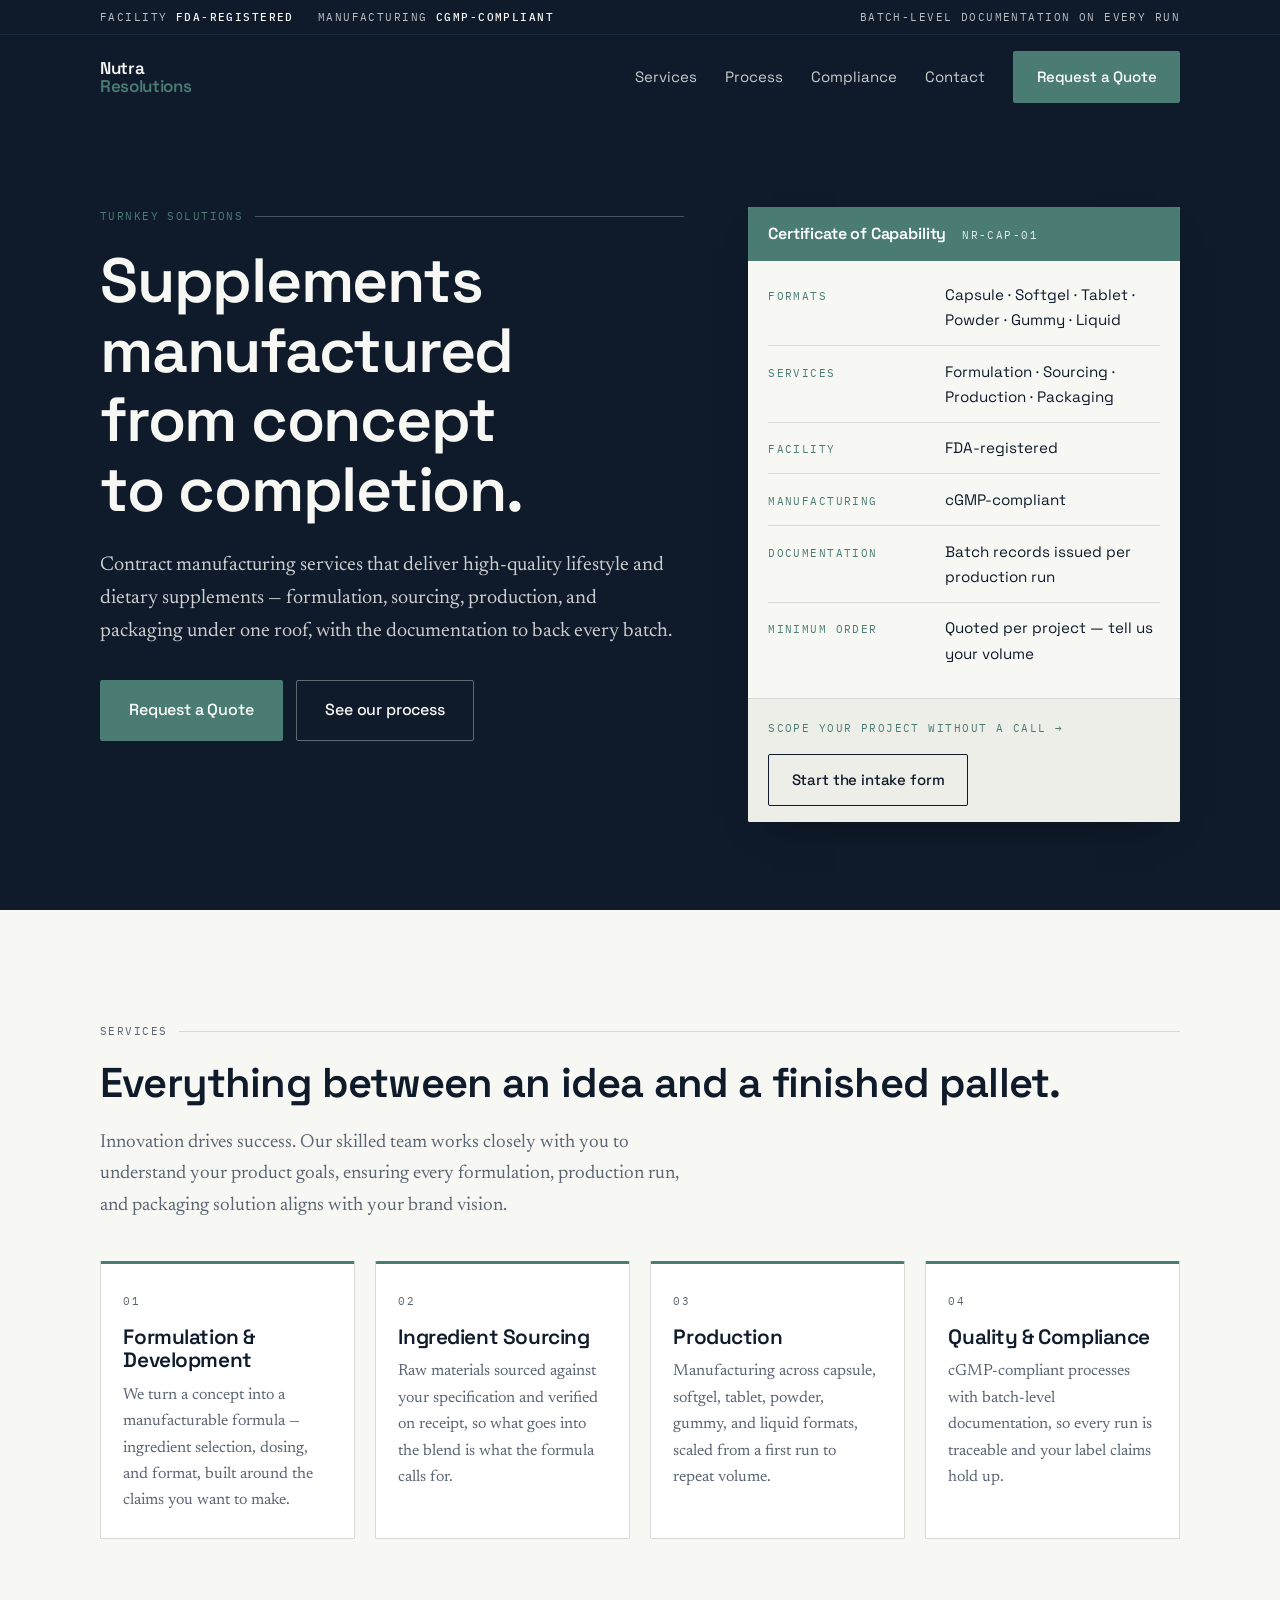
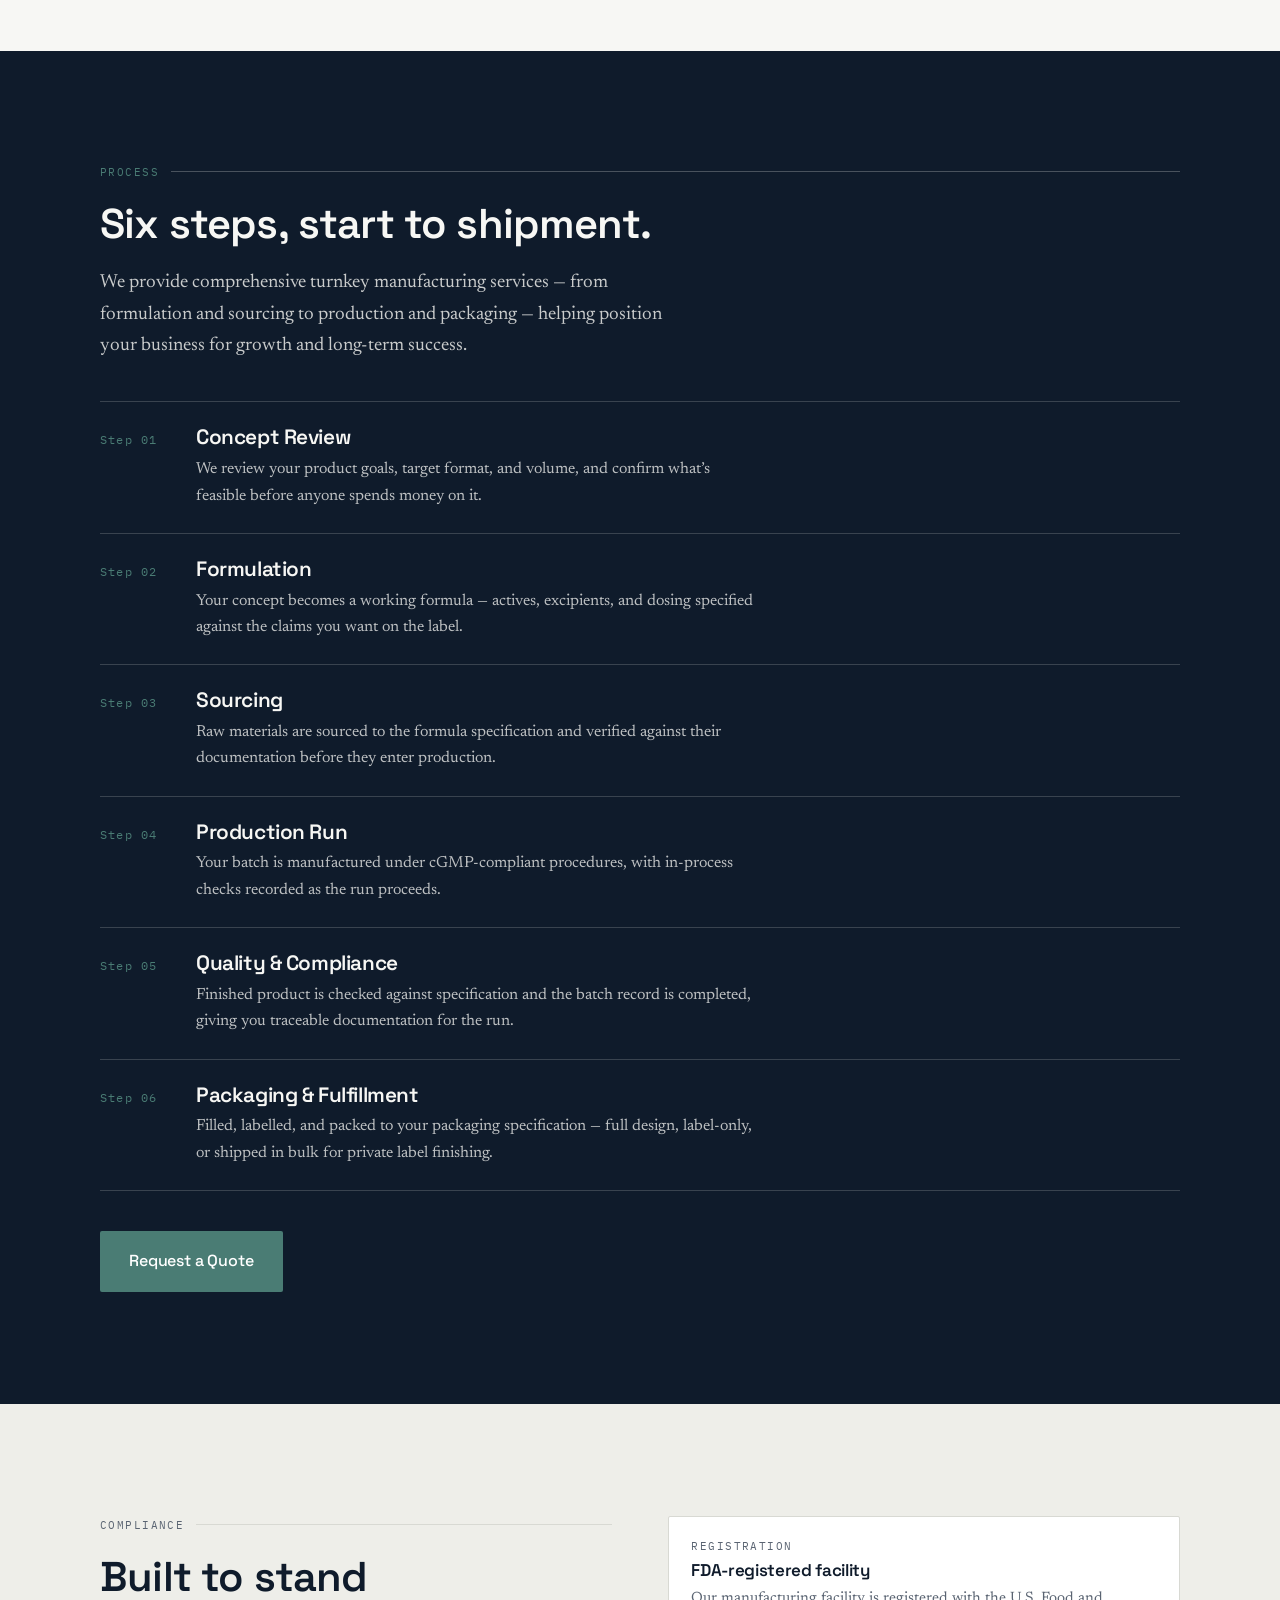
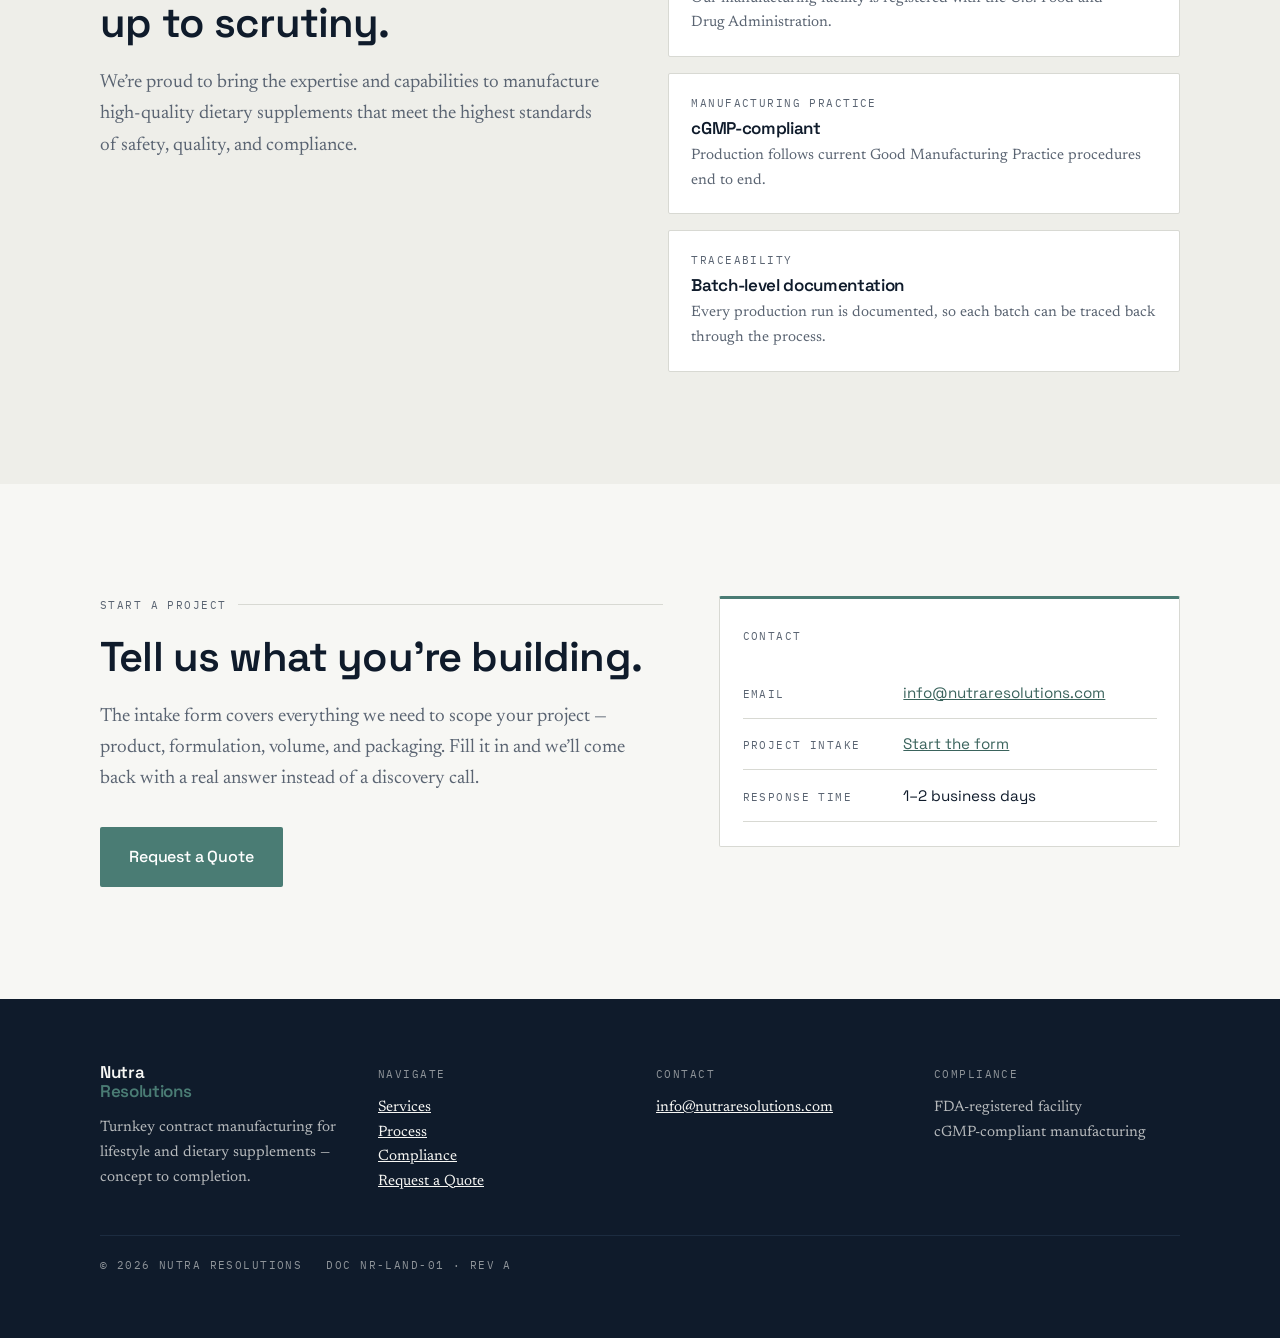
==== clients/nutra-resolutions/index.html @ 07fba6f9 "feat(nutra-resolutions): add landing page and client intake form Builds Kayla's spec for Dr. Bruce's" ====
<!doctype html>
<html lang="en">
<head>
<meta charset="utf-8">
<meta name="viewport" content="width=device-width, initial-scale=1">
<title>Nutra Resolutions — Turnkey Supplement Contract Manufacturing</title>
<meta name="description" content="Contract manufacturing for lifestyle and dietary supplements — formulation, sourcing, production, and packaging from concept to completion. FDA-registered, cGMP-compliant.">
<link rel="preconnect" href="https://fonts.googleapis.com">
<link rel="preconnect" href="https://fonts.gstatic.com" crossorigin>
<link href="https://fonts.googleapis.com/css2?family=IBM+Plex+Mono:wght@400;500&family=Newsreader:opsz,wght@6..72,400;6..72,500&family=Space+Grotesk:wght@400;500;600&display=swap" rel="stylesheet">
<link rel="stylesheet" href="assets/nutra.css">
</head>
<body>

<a class="skip-link" href="#main">Skip to content</a>

<!-- ===== SECTION: batch-strip ============================================ -->
<div class="batch-strip">
  <div class="wrap">
    <span class="mono">Facility <b>FDA-Registered</b></span>
    <span class="mono">Manufacturing <b>cGMP-Compliant</b></span>
    <span class="mono batch-strip__spacer">Batch-level documentation on every run</span>
  </div>
</div>

<!-- ===== SECTION: header ================================================= -->
<header class="site-header">
  <div class="wrap site-header__inner">
    <a class="brand" href="index.html">
      <span>Nutra <span class="brand__mark">Resolutions</span></span>
    </a>
    <button class="nav-toggle" type="button" aria-expanded="false" aria-controls="site-nav">Menu</button>
    <nav class="site-nav" id="site-nav" aria-label="Main">
      <a href="#services">Services</a>
      <a href="#process">Process</a>
      <a href="#compliance">Compliance</a>
      <a href="#contact">Contact</a>
      <a class="btn btn--primary" href="intake-form.html">Request a Quote</a>
    </nav>
  </div>
</header>

<main id="main">

<!-- ===== SECTION: hero =================================================== -->
<section class="hero">
  <div class="wrap hero__grid">
    <div>
      <div class="eyebrow"><span class="mono">Turnkey Solutions</span></div>
      <h1>Supplements manufactured from concept to completion.</h1>
      <p class="hero__lede">
        Contract manufacturing services that deliver high-quality lifestyle and dietary
        supplements &mdash; formulation, sourcing, production, and packaging under one
        roof, with the documentation to back every batch.
      </p>
      <div class="hero__actions">
        <a class="btn btn--primary btn--lg" href="intake-form.html">Request a Quote</a>
        <a class="btn btn--ghost btn--lg" href="#process">See our process</a>
      </div>
    </div>

    <!-- Certificate of Capability card -->
    <div class="coc">
      <div class="coc__head">
        <span class="coc__title">Certificate of Capability</span>
        <span class="mono">NR-CAP-01</span>
      </div>
      <div class="coc__body">
        <!-- ⚠️ UNCONFIRMED (spec §10): this format list is drafted from what a
             turnkey manufacturer typically offers. Dr. Bruce must confirm which
             of these six he actually runs before this goes live. -->
        <div class="spec-row">
          <span class="mono">Formats</span>
          <span class="spec-row__value">Capsule &middot; Softgel &middot; Tablet &middot; Powder &middot; Gummy &middot; Liquid</span>
        </div>
        <div class="spec-row">
          <span class="mono">Services</span>
          <span class="spec-row__value">Formulation &middot; Sourcing &middot; Production &middot; Packaging</span>
        </div>
        <div class="spec-row">
          <span class="mono">Facility</span>
          <span class="spec-row__value">FDA-registered</span>
        </div>
        <div class="spec-row">
          <span class="mono">Manufacturing</span>
          <span class="spec-row__value">cGMP-compliant</span>
        </div>
        <div class="spec-row">
          <span class="mono">Documentation</span>
          <span class="spec-row__value">Batch records issued per production run</span>
        </div>
        <!-- ⚠️ UNCONFIRMED (spec §10): real MOQ numbers not yet supplied. This
             row deliberately states no figure rather than publish a guess —
             replace with the actual minimum once Dr. Bruce confirms it. -->
        <div class="spec-row">
          <span class="mono">Minimum order</span>
          <span class="spec-row__value">Quoted per project &mdash; tell us your volume</span>
        </div>
      </div>
      <div class="coc__foot">
        <span class="mono">Scope your project without a call &rarr;</span>
        <p style="margin-top:.65rem">
          <a class="btn btn--outline" href="intake-form.html">Start the intake form</a>
        </p>
      </div>
    </div>
  </div>
</section>

<!-- ===== SECTION: services =============================================== -->
<section class="section" id="services">
  <div class="wrap">
    <div class="eyebrow"><span class="mono">Services</span></div>
    <h2>Everything between an idea and a finished pallet.</h2>
    <p class="section__lede">
      Innovation drives success. Our skilled team works closely with you to understand your
      product goals, ensuring every formulation, production run, and packaging solution
      aligns with your brand vision.
    </p>

    <div class="cards">
      <article class="card">
        <span class="mono">01</span>
        <h3>Formulation &amp; Development</h3>
        <p>
          We turn a concept into a manufacturable formula &mdash; ingredient selection,
          dosing, and format, built around the claims you want to make.
        </p>
      </article>
      <article class="card">
        <span class="mono">02</span>
        <h3>Ingredient Sourcing</h3>
        <p>
          Raw materials sourced against your specification and verified on receipt, so
          what goes into the blend is what the formula calls for.
        </p>
      </article>
      <article class="card">
        <span class="mono">03</span>
        <h3>Production</h3>
        <p>
          Manufacturing across capsule, softgel, tablet, powder, gummy, and liquid
          formats, scaled from a first run to repeat volume.
        </p>
      </article>
      <article class="card">
        <span class="mono">04</span>
        <h3>Quality &amp; Compliance</h3>
        <p>
          cGMP-compliant processes with batch-level documentation, so every run is
          traceable and your label claims hold up.
        </p>
      </article>
    </div>
  </div>
</section>

<!-- ===== SECTION: process =============================================== -->
<section class="section section--navy" id="process">
  <div class="wrap">
    <div class="eyebrow"><span class="mono">Process</span></div>
    <h2>Six steps, start to shipment.</h2>
    <p class="section__lede">
      We provide comprehensive turnkey manufacturing services &mdash; from formulation and
      sourcing to production and packaging &mdash; helping position your business for growth
      and long-term success.
    </p>

    <div class="steps">
      <article class="step">
        <span class="step__num">Step 01</span>
        <div>
          <h3>Concept Review</h3>
          <p>
            We review your product goals, target format, and volume, and confirm what&rsquo;s
            feasible before anyone spends money on it.
          </p>
        </div>
      </article>
      <article class="step">
        <span class="step__num">Step 02</span>
        <div>
          <h3>Formulation</h3>
          <p>
            Your concept becomes a working formula &mdash; actives, excipients, and dosing
            specified against the claims you want on the label.
          </p>
        </div>
      </article>
      <article class="step">
        <span class="step__num">Step 03</span>
        <div>
          <h3>Sourcing</h3>
          <p>
            Raw materials are sourced to the formula specification and verified against
            their documentation before they enter production.
          </p>
        </div>
      </article>
      <article class="step">
        <span class="step__num">Step 04</span>
        <div>
          <h3>Production Run</h3>
          <p>
            Your batch is manufactured under cGMP-compliant procedures, with in-process
            checks recorded as the run proceeds.
          </p>
        </div>
      </article>
      <article class="step">
        <span class="step__num">Step 05</span>
        <div>
          <h3>Quality &amp; Compliance</h3>
          <p>
            Finished product is checked against specification and the batch record is
            completed, giving you traceable documentation for the run.
          </p>
        </div>
      </article>
      <article class="step">
        <span class="step__num">Step 06</span>
        <div>
          <h3>Packaging &amp; Fulfillment</h3>
          <p>
            Filled, labelled, and packed to your packaging specification &mdash; full design,
            label-only, or shipped in bulk for private label finishing.
          </p>
        </div>
      </article>
    </div>

    <p style="margin-top:2.5rem">
      <a class="btn btn--primary btn--lg" href="intake-form.html">Request a Quote</a>
    </p>
  </div>
</section>

<!-- ===== SECTION: compliance ============================================ -->
<section class="section section--alt" id="compliance">
  <div class="wrap">
    <div class="compliance__grid">
      <div>
        <div class="eyebrow"><span class="mono">Compliance</span></div>
        <h2>Built to stand up to scrutiny.</h2>
        <p class="section__lede">
          We&rsquo;re proud to bring the expertise and capabilities to manufacture
          high-quality dietary supplements that meet the highest standards of safety,
          quality, and compliance.
        </p>
      </div>
      <div>
        <div class="stamp">
          <span class="mono">Registration</span>
          <h3>FDA-registered facility</h3>
          <p>Our manufacturing facility is registered with the U.S. Food and Drug Administration.</p>
        </div>
        <div class="stamp">
          <span class="mono">Manufacturing practice</span>
          <h3>cGMP-compliant</h3>
          <p>Production follows current Good Manufacturing Practice procedures end to end.</p>
        </div>
        <div class="stamp">
          <span class="mono">Traceability</span>
          <h3>Batch-level documentation</h3>
          <p>Every production run is documented, so each batch can be traced back through the process.</p>
        </div>
      </div>
    </div>
  </div>
</section>

<!-- ===== SECTION: contact =============================================== -->
<section class="section" id="contact">
  <div class="wrap">
    <div class="cta__grid">
      <div>
        <div class="eyebrow"><span class="mono">Start a project</span></div>
        <h2>Tell us what you&rsquo;re building.</h2>
        <p class="section__lede">
          The intake form covers everything we need to scope your project &mdash; product,
          formulation, volume, and packaging. Fill it in and we&rsquo;ll come back with a
          real answer instead of a discovery call.
        </p>
        <p style="margin-top:2rem">
          <a class="btn btn--primary btn--lg" href="intake-form.html">Request a Quote</a>
        </p>
      </div>

      <div class="contact-card">
        <span class="mono">Contact</span>
        <div style="margin-top:1rem">
          <div class="spec-row">
            <span class="mono">Email</span>
            <span class="spec-row__value">
              <a href="mailto:info@nutraresolutions.com">info@nutraresolutions.com</a>
            </span>
          </div>
          <div class="spec-row">
            <span class="mono">Project intake</span>
            <span class="spec-row__value"><a href="intake-form.html">Start the form</a></span>
          </div>
          <div class="spec-row">
            <span class="mono">Response time</span>
            <span class="spec-row__value">1&ndash;2 business days</span>
          </div>
        </div>
      </div>
    </div>
  </div>
</section>

</main>

<!-- ===== SECTION: footer ================================================= -->
<footer class="site-footer">
  <div class="wrap">
    <div class="site-footer__grid">
      <div>
        <a class="brand" href="index.html"><span>Nutra <span class="brand__mark">Resolutions</span></span></a>
        <p style="margin-top:1rem;max-width:34ch">
          Turnkey contract manufacturing for lifestyle and dietary supplements &mdash;
          concept to completion.
        </p>
      </div>
      <div>
        <span class="mono">Navigate</span>
        <p style="margin-top:.5rem">
          <a href="#services">Services</a><br>
          <a href="#process">Process</a><br>
          <a href="#compliance">Compliance</a><br>
          <a href="intake-form.html">Request a Quote</a>
        </p>
      </div>
      <div>
        <span class="mono">Contact</span>
        <!-- OPEN (spec §10): if Dr. Bruce wants a phone number listed, add it
             here and in the #contact card — not as a hero CTA. -->
        <p style="margin-top:.5rem"><a href="mailto:info@nutraresolutions.com">info@nutraresolutions.com</a></p>
      </div>
      <div>
        <span class="mono">Compliance</span>
        <p style="margin-top:.5rem">FDA-registered facility<br>cGMP-compliant manufacturing</p>
      </div>
    </div>
    <div class="site-footer__bar">
      <span class="mono">&copy; <span id="year">2026</span> Nutra Resolutions</span>
      <span class="mono">Doc NR-LAND-01 &middot; Rev A</span>
    </div>
  </div>
</footer>

<script src="assets/nutra.js"></script>
</body>
</html>
---- clients/nutra-resolutions/assets/nutra.css ----
/* ==========================================================================
   Nutra Resolutions — shared design system
   Palette / type / motif per build spec §4. Source of truth for both pages.
   ========================================================================== */

:root {
  /* Palette (spec §4) */
  --navy:        #0f1b2b;
  --navy-soft:   #1c2c40;
  --paper:       #f7f7f4;
  --paper-warm:  #eeeee9;
  --sage:        #4a7c74;
  --sage-deep:   #3a635c;
  --sage-tint:   #e6efed;
  --line:        #d8d9d3;
  --ink:         #0f1b2b;
  --ink-muted:   #5a6472;
  --white:       #ffffff;
  --alert:       #9a3b2f;

  /* Type (spec §4) */
  --font-ui:    "Space Grotesk", "Helvetica Neue", Arial, sans-serif;
  --font-body:  "Newsreader", Georgia, "Times New Roman", serif;
  --font-mono:  "IBM Plex Mono", ui-monospace, "SF Mono", Menlo, monospace;

  /* Rhythm */
  --gut:      clamp(1.25rem, 4vw, 2.5rem);
  --section:  clamp(3.5rem, 9vw, 7rem);
  --maxw:     1160px;
  --radius:   2px;
}

*, *::before, *::after { box-sizing: border-box; }

html { -webkit-text-size-adjust: 100%; scroll-behavior: smooth; }

body {
  margin: 0;
  background: var(--paper);
  color: var(--ink);
  font-family: var(--font-body);
  font-size: 1.0625rem;
  line-height: 1.65;
  font-synthesis-weight: none;
}

img { max-width: 100%; display: block; }

a { color: var(--sage-deep); }

h1, h2, h3, h4 {
  font-family: var(--font-ui);
  font-weight: 600;
  line-height: 1.12;
  letter-spacing: -0.02em;
  margin: 0;
  text-wrap: balance;
}

h1 { font-size: clamp(2.25rem, 6vw, 3.9rem); }
h2 { font-size: clamp(1.75rem, 4vw, 2.6rem); }
h3 { font-size: clamp(1.1rem, 2vw, 1.3rem); }

p { margin: 0 0 1rem; text-wrap: pretty; }
p:last-child { margin-bottom: 0; }

.wrap { width: 100%; max-width: var(--maxw); margin-inline: auto; padding-inline: var(--gut); }

.skip-link {
  position: absolute; left: -9999px; top: 0;
  background: var(--navy); color: var(--paper);
  padding: .75rem 1rem; z-index: 100;
  font-family: var(--font-ui); font-size: .875rem;
}
.skip-link:focus { left: 0; }

:where(a, button, input, select, textarea, summary):focus-visible {
  outline: 2px solid var(--sage);
  outline-offset: 2px;
}

/* --------------------------------------------------------------------------
   Motif primitives — batch record / certificate of analysis
   -------------------------------------------------------------------------- */

/* Mono data label: "SEC 01 / 05", "BATCH REC", field hints */
.mono {
  font-family: var(--font-mono);
  font-size: .6875rem;
  letter-spacing: .13em;
  text-transform: uppercase;
  color: var(--ink-muted);
}

/* Batch strip — the thin ruled header bar that runs across the top of a record */
.batch-strip {
  background: var(--navy);
  color: rgba(247, 247, 244, .74);
  border-bottom: 1px solid var(--navy-soft);
}
.batch-strip .wrap {
  display: flex;
  flex-wrap: wrap;
  gap: .35rem 1.5rem;
  padding-block: .5rem;
}
.batch-strip .mono { color: inherit; }
.batch-strip .mono b { color: var(--paper); font-weight: 500; }
.batch-strip__spacer { margin-left: auto; }

/* Section eyebrow — numbered like a form section on a batch record */
.eyebrow {
  display: flex;
  align-items: center;
  gap: .75rem;
  margin-bottom: 1.25rem;
}
.eyebrow::after {
  content: "";
  flex: 1;
  height: 1px;
  background: var(--line);
}

/* Spec-sheet row: label left, value right, hairline between */
.spec-row {
  display: grid;
  grid-template-columns: minmax(8rem, 34%) 1fr;
  gap: .35rem 1.25rem;
  padding: .8rem 0;
  border-top: 1px solid var(--line);
  align-items: baseline;
}
.spec-row:last-child { border-bottom: 1px solid var(--line); }
.spec-row__value { font-family: var(--font-ui); font-size: .95rem; }

/* Buttons */
.btn {
  display: inline-flex;
  align-items: center;
  justify-content: center;
  gap: .5rem;
  font-family: var(--font-ui);
  font-size: .9375rem;
  font-weight: 500;
  letter-spacing: -0.01em;
  padding: .8rem 1.4rem;
  border-radius: var(--radius);
  border: 1px solid transparent;
  text-decoration: none;
  cursor: pointer;
  transition: background-color .15s ease, color .15s ease, border-color .15s ease;
}
.btn--primary { background: var(--sage); color: var(--white); }
.btn--primary:hover { background: var(--sage-deep); }
.btn--ghost { background: transparent; color: var(--paper); border-color: rgba(247,247,244,.35); }
.btn--ghost:hover { border-color: var(--paper); }
.btn--outline { background: transparent; color: var(--navy); border-color: var(--navy); }
.btn--outline:hover { background: var(--navy); color: var(--paper); }
.btn--lg { padding: 1rem 1.75rem; font-size: 1rem; }
.btn[disabled] { opacity: .55; cursor: progress; }

/* --------------------------------------------------------------------------
   Site header
   -------------------------------------------------------------------------- */

.site-header {
  position: sticky;
  top: 0;
  z-index: 50;
  background: var(--navy);
  color: var(--paper);
}
.site-header__inner {
  display: flex;
  align-items: center;
  gap: 1.5rem;
  padding-block: 1rem;
}
.brand {
  font-family: var(--font-ui);
  font-weight: 600;
  font-size: 1.0625rem;
  letter-spacing: -0.02em;
  color: var(--paper);
  text-decoration: none;
  line-height: 1.1;
}
.brand span { display: block; }
.brand__mark { color: var(--sage); }
.site-nav {
  margin-left: auto;
  display: flex;
  align-items: center;
  gap: 1.75rem;
}
.site-nav a {
  font-family: var(--font-ui);
  font-size: .9375rem;
  color: rgba(247,247,244,.8);
  text-decoration: none;
}
.site-nav a:hover { color: var(--paper); }
.site-nav .btn--primary { color: var(--white); }

.nav-toggle {
  display: none;
  margin-left: auto;
  background: transparent;
  border: 1px solid rgba(247,247,244,.35);
  color: var(--paper);
  font-family: var(--font-mono);
  font-size: .6875rem;
  letter-spacing: .13em;
  text-transform: uppercase;
  padding: .55rem .8rem;
  border-radius: var(--radius);
  cursor: pointer;
}

@media (max-width: 860px) {
  .nav-toggle { display: inline-block; }
  .site-nav {
    display: none;
    position: absolute;
    left: 0; right: 0; top: 100%;
    flex-direction: column;
    align-items: stretch;
    gap: 0;
    background: var(--navy);
    border-top: 1px solid var(--navy-soft);
    padding: .5rem var(--gut) 1.25rem;
  }
  .site-nav[data-open="true"] { display: flex; }
  .site-nav a {
    padding: .85rem 0;
    border-bottom: 1px solid var(--navy-soft);
  }
  .site-nav .btn { margin-top: 1rem; border-bottom: 0; }
}

/* --------------------------------------------------------------------------
   Footer
   -------------------------------------------------------------------------- */

.site-footer {
  background: var(--navy);
  color: rgba(247,247,244,.72);
  padding-block: clamp(2.5rem, 6vw, 4rem);
  font-size: .9375rem;
}
.site-footer a { color: var(--paper); }
.site-footer__grid {
  display: grid;
  grid-template-columns: repeat(auto-fit, minmax(15rem, 1fr));
  gap: 2rem;
  align-items: start;
}
.site-footer__bar {
  margin-top: 2.5rem;
  padding-top: 1.25rem;
  border-top: 1px solid var(--navy-soft);
  display: flex;
  flex-wrap: wrap;
  gap: .5rem 1.5rem;
}
.site-footer .mono { color: rgba(247,247,244,.55); }

/* ==========================================================================
   INTAKE FORM
   ========================================================================== */

.form-masthead {
  background: var(--navy);
  color: var(--paper);
  padding-block: clamp(2.5rem, 7vw, 4.5rem);
}
.form-masthead h1 { color: var(--paper); max-width: 18ch; }
.form-masthead p {
  font-size: clamp(1.0625rem, 2vw, 1.1875rem);
  color: rgba(247,247,244,.8);
  max-width: 58ch;
  margin-top: 1.25rem;
}
.form-masthead .mono { color: var(--sage); }
.form-masthead .eyebrow::after { background: rgba(247,247,244,.25); }

.form-meta {
  display: flex;
  flex-wrap: wrap;
  gap: .75rem 2.5rem;
  margin-top: 2rem;
  padding-top: 1.25rem;
  border-top: 1px solid var(--navy-soft);
}
.form-meta div { display: grid; gap: .2rem; }
.form-meta .mono { color: rgba(247,247,244,.55); }
.form-meta strong {
  font-family: var(--font-ui);
  font-weight: 500;
  font-size: .9375rem;
  color: var(--paper);
}

.intake { padding-block: var(--section); }
.intake__inner { max-width: 46rem; margin-inline: auto; }

/* One numbered section of the record */
.fset {
  border: 0;
  margin: 0 0 clamp(2.5rem, 5vw, 3.5rem);
  padding: 0;
}
.fset__head {
  display: flex;
  align-items: baseline;
  gap: .75rem;
  padding-bottom: .75rem;
  margin-bottom: 1.75rem;
  border-bottom: 2px solid var(--navy);
}
.fset__num {
  font-family: var(--font-mono);
  font-size: .6875rem;
  letter-spacing: .13em;
  color: var(--sage-deep);
  white-space: nowrap;
}
.fset__title {
  font-family: var(--font-ui);
  font-size: clamp(1.25rem, 2.5vw, 1.5rem);
  font-weight: 600;
  letter-spacing: -0.02em;
}
.fset__note {
  margin: -1.25rem 0 1.75rem;
  font-size: .9375rem;
  color: var(--ink-muted);
}

.grid {
  display: grid;
  gap: 1.5rem;
  grid-template-columns: repeat(2, minmax(0, 1fr));
}
.grid--1 { grid-template-columns: minmax(0, 1fr); }
.span-2 { grid-column: 1 / -1; }
@media (max-width: 620px) {
  .grid { grid-template-columns: minmax(0, 1fr); }
  .span-2 { grid-column: auto; }
}

.field { display: grid; gap: .4rem; }
.field > label,
.qlabel {
  font-family: var(--font-ui);
  font-size: .9375rem;
  font-weight: 500;
  letter-spacing: -0.01em;
}
.field__hint {
  font-family: var(--font-mono);
  font-size: .6875rem;
  letter-spacing: .1em;
  text-transform: uppercase;
  color: var(--ink-muted);
}
.opt {
  font-family: var(--font-mono);
  font-size: .625rem;
  letter-spacing: .12em;
  text-transform: uppercase;
  color: var(--ink-muted);
  margin-left: .4rem;
}
.req {
  color: var(--sage-deep);
  margin-left: .2rem;
}

input[type="text"],
input[type="email"],
input[type="tel"],
input[type="url"],
select,
textarea {
  width: 100%;
  font-family: var(--font-ui);
  font-size: 1rem;
  color: var(--ink);
  background: var(--white);
  border: 1px solid var(--line);
  border-radius: var(--radius);
  padding: .7rem .8rem;
  transition: border-color .15s ease, box-shadow .15s ease;
}
textarea { font-family: var(--font-body); font-size: 1.0625rem; line-height: 1.55; resize: vertical; min-height: 6.5rem; }

input:hover, select:hover, textarea:hover { border-color: #bcbeb6; }
input:focus, select:focus, textarea:focus {
  outline: none;
  border-color: var(--sage);
  box-shadow: 0 0 0 3px var(--sage-tint);
}
input:user-invalid, textarea:user-invalid {
  border-color: var(--alert);
}

select {
  appearance: none;
  background-image: linear-gradient(45deg, transparent 50%, var(--ink-muted) 50%),
                    linear-gradient(135deg, var(--ink-muted) 50%, transparent 50%);
  background-position: calc(100% - 1.1rem) 55%, calc(100% - .75rem) 55%;
  background-size: .35rem .35rem, .35rem .35rem;
  background-repeat: no-repeat;
  padding-right: 2.25rem;
}

/* Choice groups — checkbox / radio rendered as spec-sheet ticks */
.choices {
  display: grid;
  gap: .5rem;
  grid-template-columns: repeat(auto-fit, minmax(11rem, 1fr));
  margin-top: .6rem;
}
.choices--stack { grid-template-columns: minmax(0, 1fr); }

.choice {
  display: flex;
  align-items: flex-start;
  gap: .6rem;
  padding: .7rem .8rem;
  background: var(--white);
  border: 1px solid var(--line);
  border-radius: var(--radius);
  font-family: var(--font-ui);
  font-size: .9375rem;
  line-height: 1.35;
  cursor: pointer;
  transition: border-color .15s ease, background-color .15s ease;
}
.choice:hover { border-color: #bcbeb6; }
.choice input { margin: .15rem 0 0; accent-color: var(--sage); flex: none; }
.choice:has(input:checked) {
  border-color: var(--sage);
  background: var(--sage-tint);
}
.choice:has(input:focus-visible) {
  outline: 2px solid var(--sage);
  outline-offset: 2px;
}
.choice__sub {
  display: block;
  font-family: var(--font-mono);
  font-size: .625rem;
  letter-spacing: .1em;
  text-transform: uppercase;
  color: var(--ink-muted);
  margin-top: .25rem;
}

fieldset.qgroup { border: 0; margin: 0; padding: 0; }
fieldset.qgroup legend { padding: 0; }

/* Honeypot */
.hp {
  position: absolute !important;
  width: 1px; height: 1px;
  overflow: hidden; clip: rect(0 0 0 0);
  white-space: nowrap;
}

/* Submit block */
.submit-block {
  border-top: 2px solid var(--navy);
  padding-top: 1.75rem;
  display: flex;
  flex-wrap: wrap;
  align-items: center;
  gap: 1rem 1.5rem;
}
.submit-block p { font-size: .9375rem; color: var(--ink-muted); max-width: 34ch; }

.form-status {
  margin-top: 1.5rem;
  padding: 1rem 1.15rem;
  border-radius: var(--radius);
  border-left: 3px solid;
  font-family: var(--font-ui);
  font-size: .9375rem;
  line-height: 1.5;
}
.form-status[hidden] { display: none; }
.form-status--ok    { background: var(--sage-tint); border-color: var(--sage); color: var(--sage-deep); }
.form-status--error { background: #f7ecea; border-color: var(--alert); color: var(--alert); }

/* Post-submit confirmation panel */
.receipt {
  background: var(--white);
  border: 1px solid var(--line);
  border-top: 3px solid var(--sage);
  padding: clamp(1.75rem, 4vw, 2.5rem);
}
.receipt[hidden] { display: none; }
.receipt h2 { margin-bottom: 1rem; }

/* ==========================================================================
   LANDING PAGE
   ========================================================================== */

.section { padding-block: var(--section); }
.section--alt { background: var(--paper-warm); }
.section--navy { background: var(--navy); color: var(--paper); }
.section--navy h2 { color: var(--paper); }
.section--navy .eyebrow::after { background: rgba(247,247,244,.25); }
.section--navy .mono { color: var(--sage); }

.section__lede {
  font-size: clamp(1.0625rem, 2vw, 1.1875rem);
  max-width: 60ch;
  margin-top: 1.25rem;
  color: var(--ink-muted);
}
.section--navy .section__lede { color: rgba(247,247,244,.8); }

/* --- Hero --------------------------------------------------------------- */

.hero {
  background: var(--navy);
  color: var(--paper);
  padding-block: clamp(3rem, 8vw, 5.5rem);
}
.hero__grid {
  display: grid;
  grid-template-columns: 1.15fr .85fr;
  gap: clamp(2rem, 5vw, 4rem);
  align-items: start;
}
@media (max-width: 900px) {
  .hero__grid { grid-template-columns: minmax(0, 1fr); }
}
.hero h1 { color: var(--paper); }
.hero__lede {
  font-size: clamp(1.0625rem, 2.2vw, 1.25rem);
  color: rgba(247,247,244,.82);
  max-width: 52ch;
  margin-top: 1.5rem;
}
.hero__actions {
  display: flex;
  flex-wrap: wrap;
  gap: .85rem;
  margin-top: 2rem;
}
.hero .eyebrow::after { background: rgba(247,247,244,.25); }
.hero .mono { color: var(--sage); }

/* Certificate of Capability card */
.coc {
  background: var(--paper);
  color: var(--ink);
  border-radius: var(--radius);
  box-shadow: 0 18px 40px -24px rgba(0,0,0,.6);
  overflow: hidden;
}
.coc__head {
  background: var(--sage);
  color: var(--white);
  padding: .85rem 1.25rem;
  display: flex;
  flex-wrap: wrap;
  align-items: baseline;
  gap: .35rem 1rem;
}
.coc__head .mono { color: rgba(255,255,255,.85); }
.coc__title {
  font-family: var(--font-ui);
  font-weight: 600;
  font-size: 1rem;
  letter-spacing: -0.01em;
}
.coc__body { padding: .5rem 1.25rem 1.25rem; }
.coc__foot {
  padding: 1rem 1.25rem;
  border-top: 1px solid var(--line);
  background: var(--paper-warm);
}
.coc .spec-row { grid-template-columns: minmax(6.5rem, 40%) 1fr; }
.coc .spec-row:first-of-type { border-top: 0; }
.coc .spec-row:last-of-type { border-bottom: 0; }

/* --- Services ----------------------------------------------------------- */

.cards {
  display: grid;
  grid-template-columns: repeat(auto-fit, minmax(15.5rem, 1fr));
  gap: 1.25rem;
  margin-top: 2.5rem;
}
.card {
  background: var(--white);
  border: 1px solid var(--line);
  border-top: 3px solid var(--sage);
  border-radius: var(--radius);
  padding: 1.5rem 1.4rem;
}
.card h3 { margin: .6rem 0 .6rem; }
.card p { font-size: 1rem; color: var(--ink-muted); }

/* --- Process (6 steps) -------------------------------------------------- */

.steps {
  margin-top: 2.5rem;
  border-top: 1px solid rgba(247,247,244,.18);
}
.step {
  display: grid;
  grid-template-columns: 4.5rem 1fr;
  gap: .35rem 1.5rem;
  padding: 1.5rem 0;
  border-bottom: 1px solid rgba(247,247,244,.18);
  align-items: start;
}
.step__num {
  font-family: var(--font-mono);
  font-size: .75rem;
  letter-spacing: .1em;
  color: var(--sage);
  padding-top: .25rem;
}
.step h3 { color: var(--paper); }
.step p {
  color: rgba(247,247,244,.75);
  font-size: 1rem;
  margin-top: .4rem;
  max-width: 62ch;
}
@media (max-width: 620px) {
  .step { grid-template-columns: minmax(0, 1fr); gap: .5rem; }
}

/* --- Compliance --------------------------------------------------------- */

.compliance__grid {
  display: grid;
  grid-template-columns: 1fr 1fr;
  gap: clamp(2rem, 5vw, 3.5rem);
  align-items: start;
}
@media (max-width: 860px) {
  .compliance__grid { grid-template-columns: minmax(0, 1fr); }
}
.stamp {
  background: var(--white);
  border: 1px solid var(--line);
  border-radius: var(--radius);
  padding: 1.25rem 1.4rem;
  display: grid;
  gap: .4rem;
}
.stamp + .stamp { margin-top: 1rem; }
.stamp h3 { font-size: 1.0625rem; }
.stamp p { font-size: .9375rem; color: var(--ink-muted); }

/* --- Contact / CTA ------------------------------------------------------ */

.cta__grid {
  display: grid;
  grid-template-columns: 1.1fr .9fr;
  gap: clamp(2rem, 5vw, 3.5rem);
  align-items: start;
}
@media (max-width: 860px) {
  .cta__grid { grid-template-columns: minmax(0, 1fr); }
}
.contact-card {
  background: var(--white);
  border: 1px solid var(--line);
  border-top: 3px solid var(--sage);
  border-radius: var(--radius);
  padding: 1.5rem 1.4rem;
}
.contact-card .spec-row:first-of-type { border-top: 0; }
.contact-card a { font-family: var(--font-ui); font-size: .95rem; }
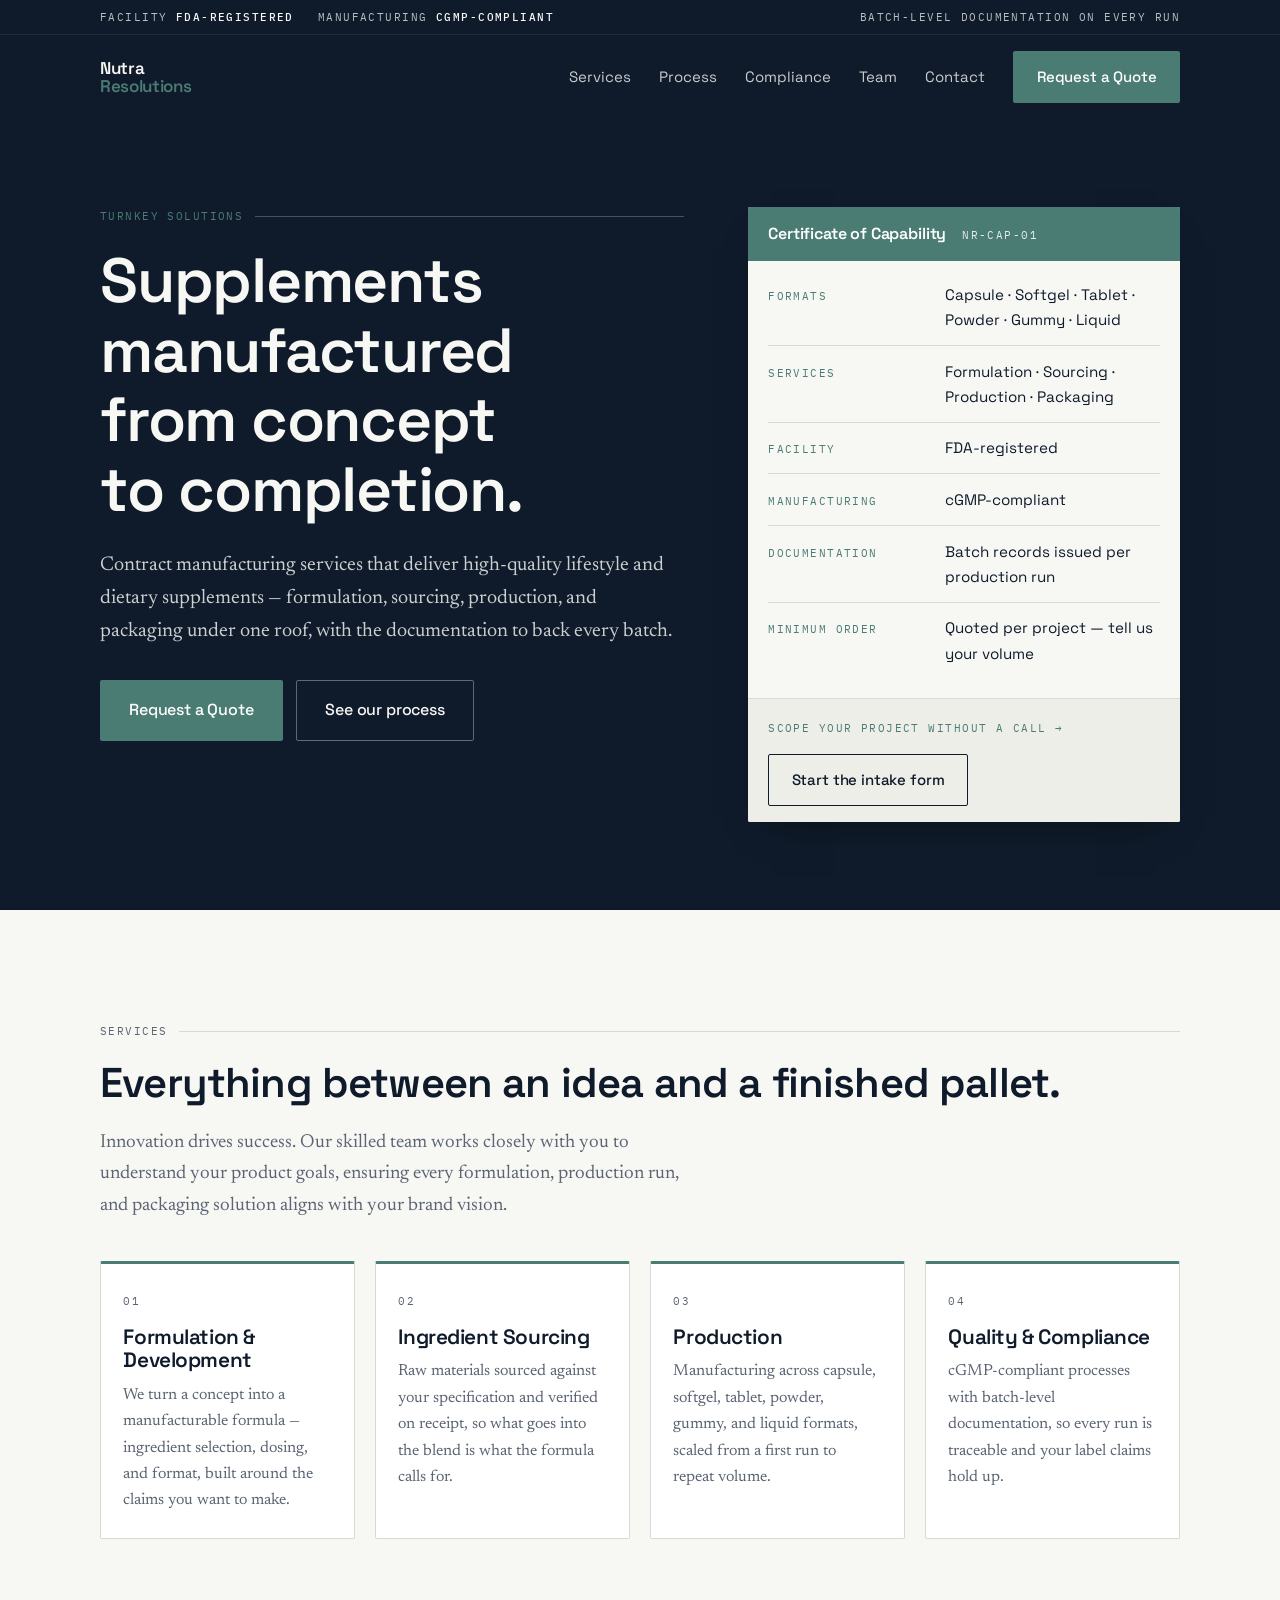
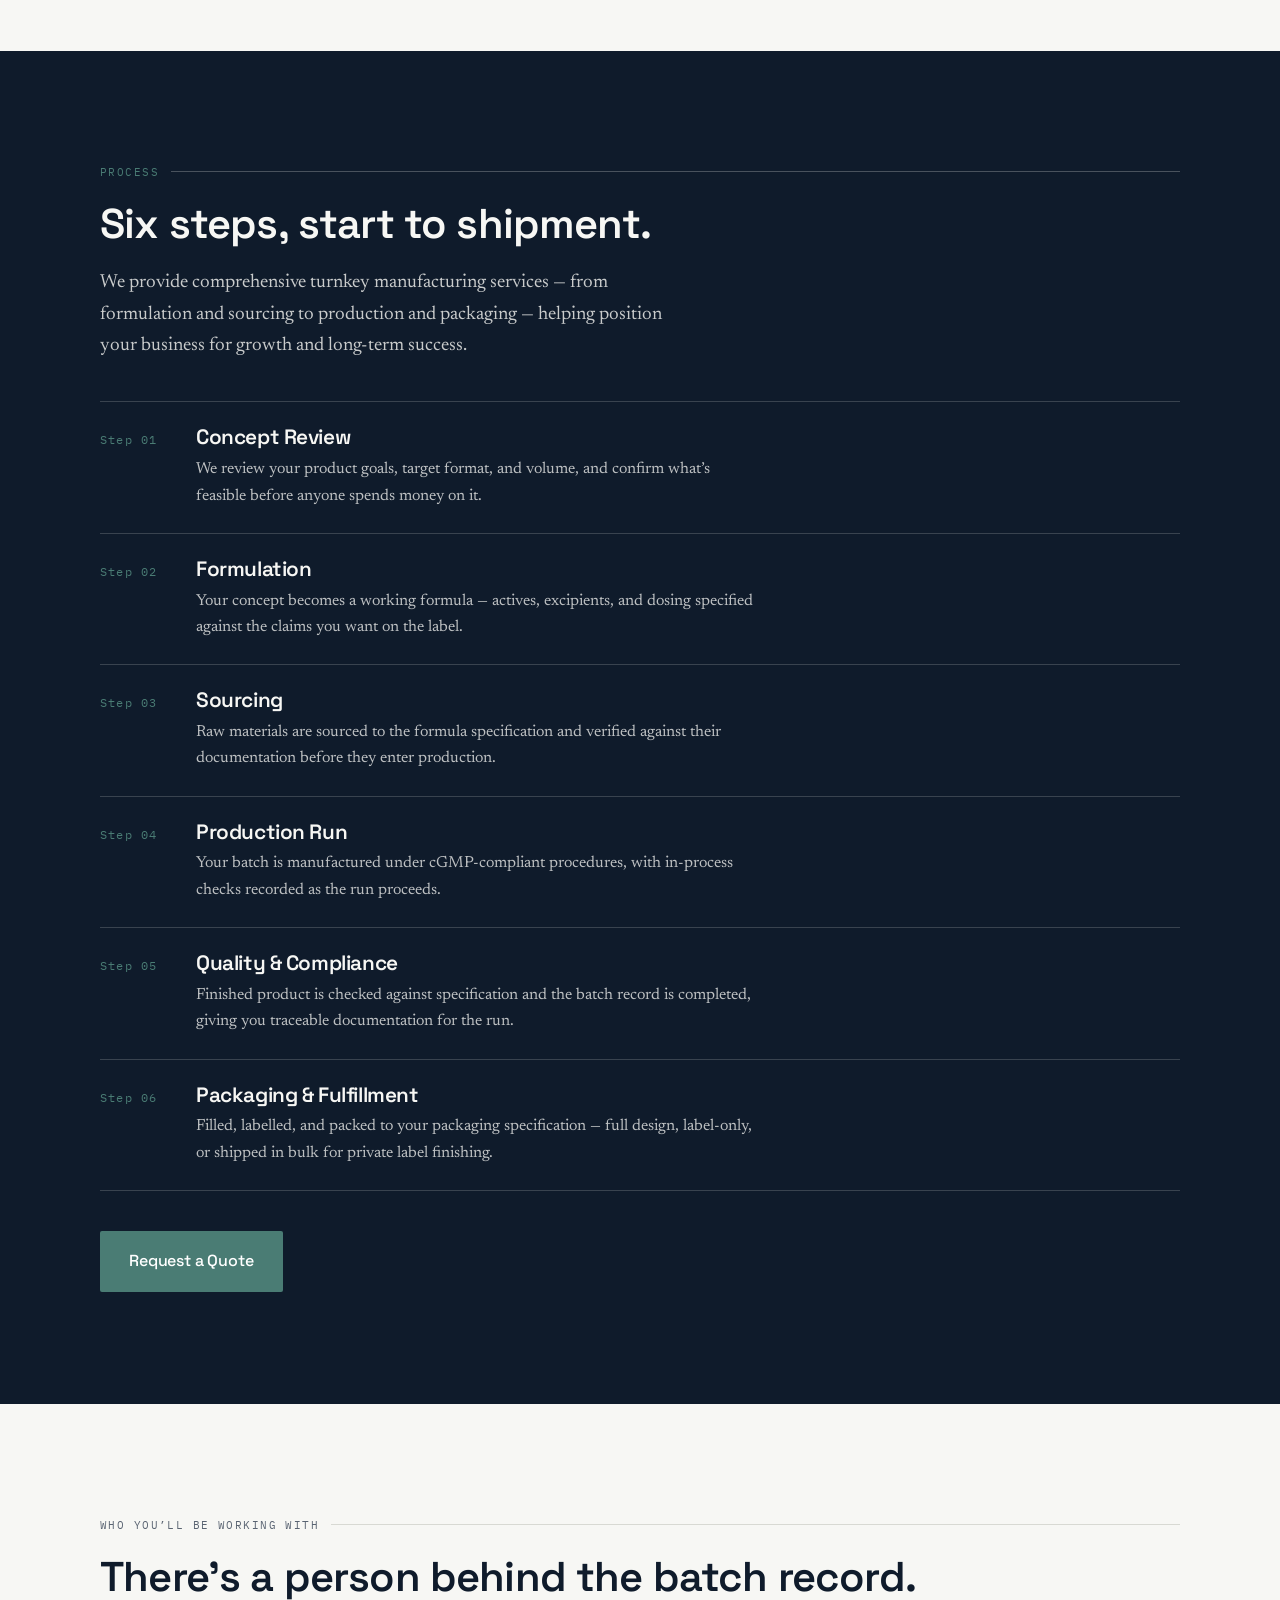
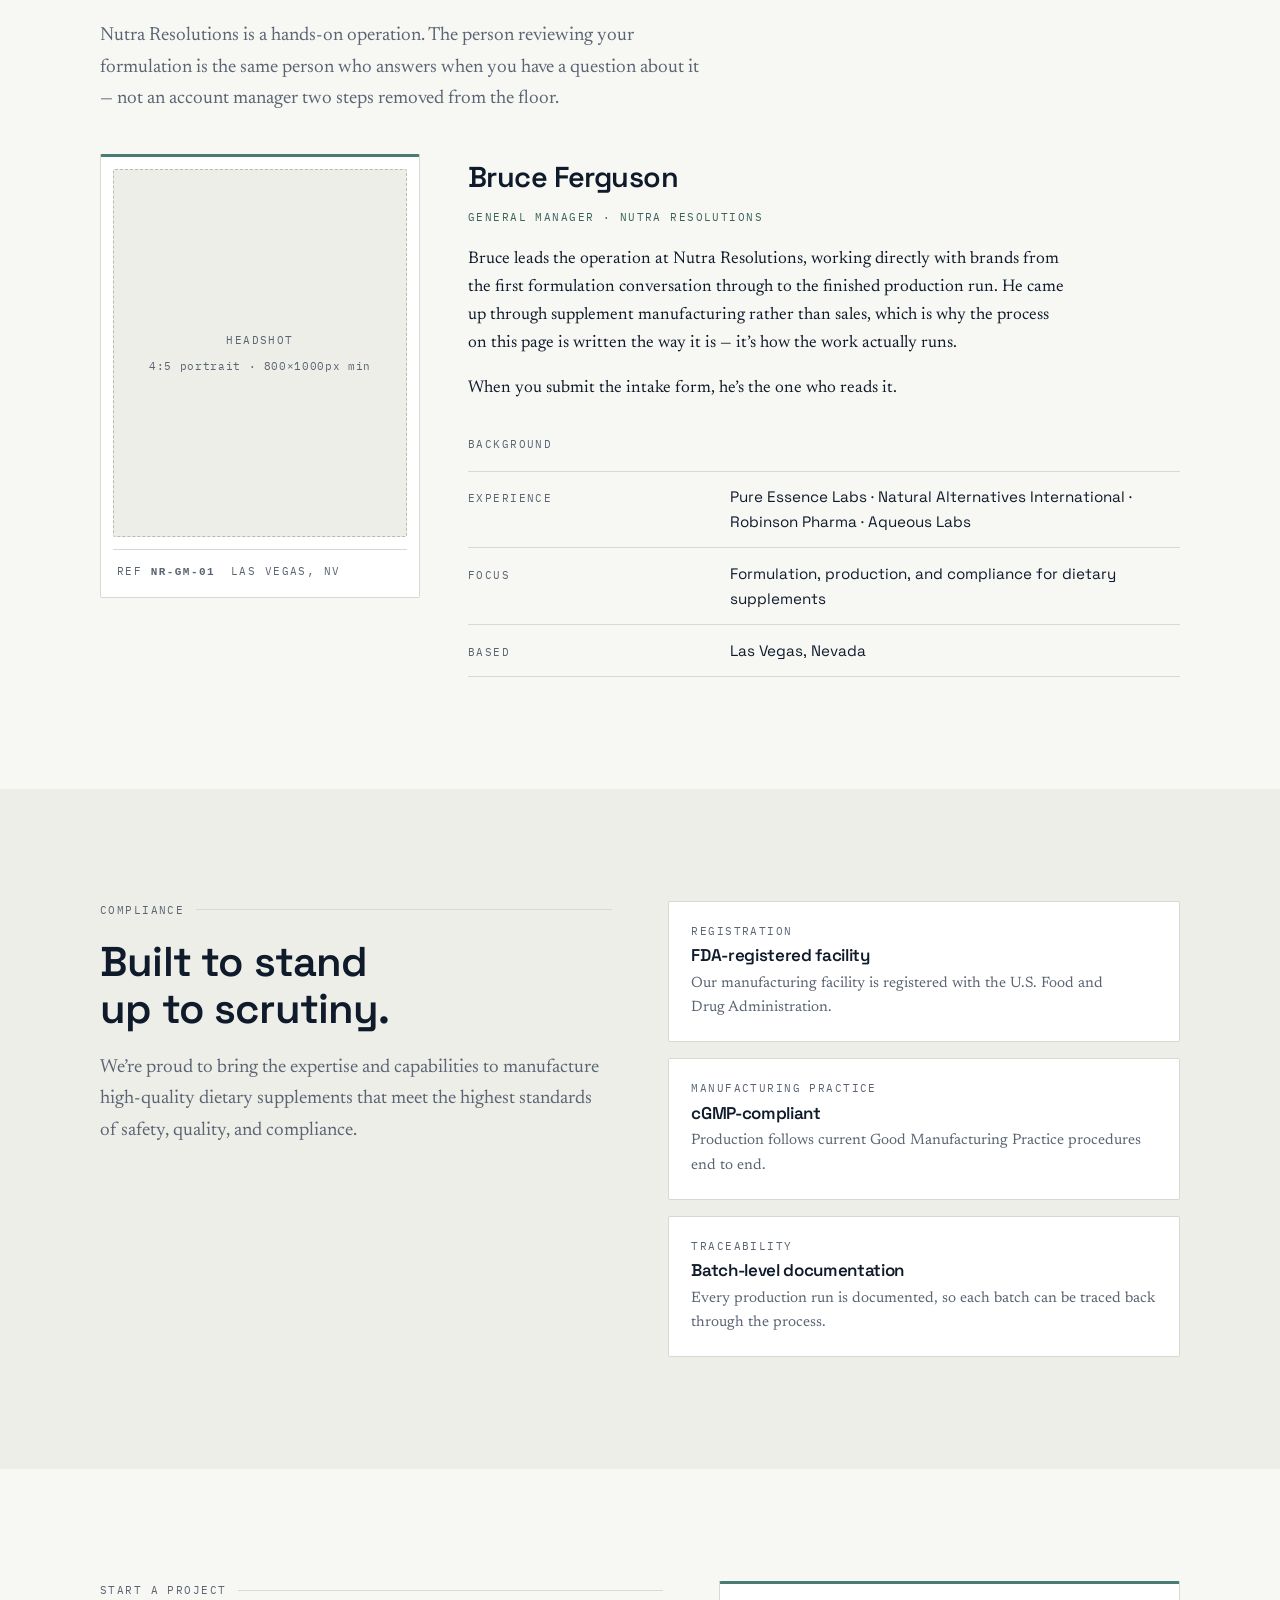
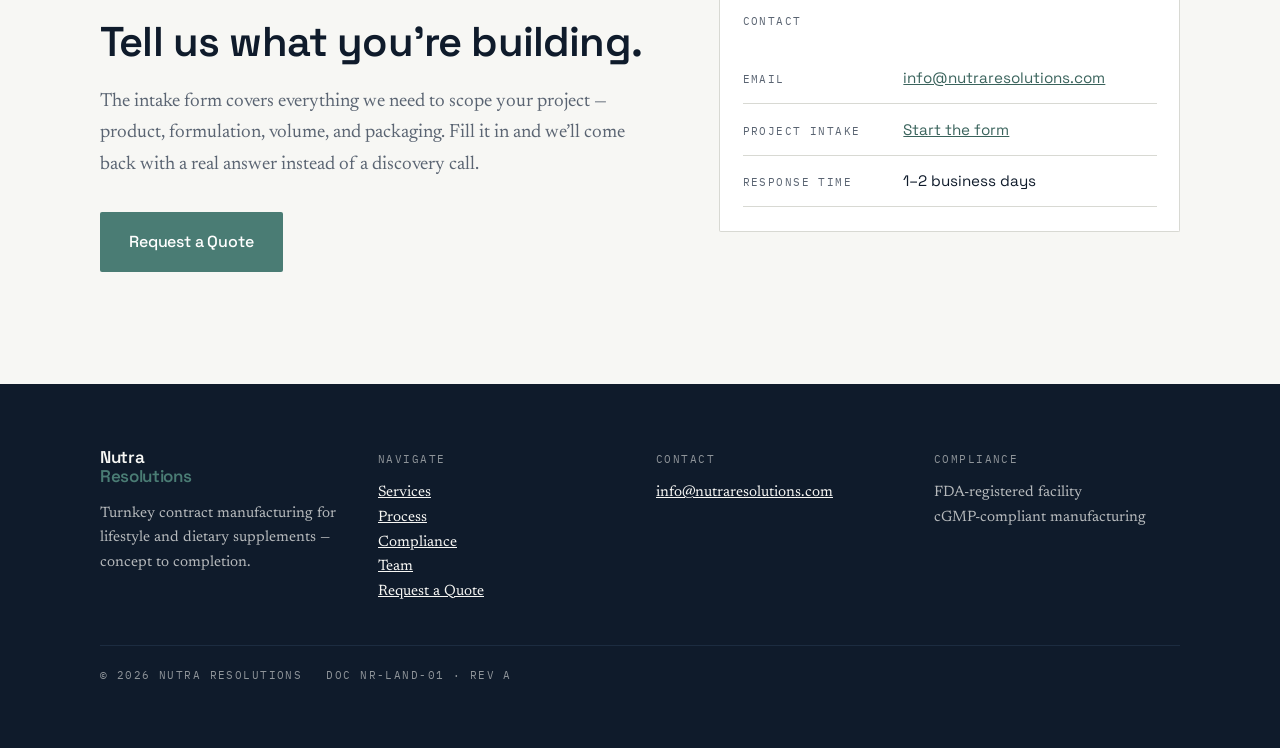
==== commit 781a5ca7: "feat(nutra-resolutions): add Team section and a review preview Puts a face on the landing page so a " ====
--- a/clients/nutra-resolutions/index.html
+++ b/clients/nutra-resolutions/index.html
@@ -34,6 +34,7 @@
       <a href="#services">Services</a>
       <a href="#process">Process</a>
       <a href="#compliance">Compliance</a>
+      <a href="#founder">Team</a>
       <a href="#contact">Contact</a>
       <a class="btn btn--primary" href="intake-form.html">Request a Quote</a>
     </nav>
@@ -232,6 +233,92 @@
     <p style="margin-top:2.5rem">
       <a class="btn btn--primary btn--lg" href="intake-form.html">Request a Quote</a>
     </p>
+  </div>
+</section>
+
+<!-- ===== SECTION: founder ================================================
+     ⚠️ EVERYTHING IN THIS SECTION IS UNCONFIRMED — see README "Who runs the
+     company". Sourced from third-party data aggregators (ZoomInfo, RocketReach,
+     Datanyze), not from Bruce or from a primary source. Three specific things
+     must be confirmed before this goes live:
+       1. TITLE — every source found says "General Manager", not owner/founder.
+       2. "DR." — his degree is an M.D. (A.M.) in Alternative Medicine, not a
+          medical degree. Do not use "Dr." next to product or quality claims
+          without checking how it reads to the FTC.
+       3. CAREER HISTORY — the four employers below are scraped data and may be
+          wrong or stale.
+     Replace the portrait placeholder with a real headshot before launch.
+     ====================================================================== -->
+<section class="section" id="founder">
+  <div class="wrap">
+    <div class="eyebrow"><span class="mono">Who you&rsquo;ll be working with</span></div>
+    <h2>There&rsquo;s a person behind the batch record.</h2>
+    <p class="section__lede">
+      Nutra Resolutions is a hands-on operation. The person reviewing your
+      formulation is the same person who answers when you have a question about
+      it &mdash; not an account manager two steps removed from the floor.
+    </p>
+
+    <div class="founder__grid">
+      <figure class="portrait" style="margin:0">
+        <div class="portrait__frame">
+          <!-- Drop the headshot in here and delete the placeholder text:
+               <img src="assets/bruce-ferguson.jpg" alt="Bruce Ferguson">
+               Target 4:5 portrait, at least 800x1000px. -->
+          <span class="mono">Headshot</span>
+          <span class="mono" style="letter-spacing:.06em;text-transform:none">
+            4:5 portrait &middot; 800&times;1000px min
+          </span>
+        </div>
+        <figcaption class="portrait__cap">
+          <span class="mono">Ref <b>NR-GM-01</b></span>
+          <span class="mono">Las Vegas, NV</span>
+        </figcaption>
+      </figure>
+
+      <div class="founder__body">
+        <div class="founder__name">Bruce Ferguson</div>
+        <!-- ⚠️ TITLE UNCONFIRMED — see section comment above -->
+        <div class="founder__role">General Manager &middot; Nutra Resolutions</div>
+
+        <div class="founder__bio">
+          <p>
+            Bruce leads the operation at Nutra Resolutions, working directly with
+            brands from the first formulation conversation through to the finished
+            production run. He came up through supplement manufacturing rather
+            than sales, which is why the process on this page is written the way
+            it is &mdash; it&rsquo;s how the work actually runs.
+          </p>
+          <p>
+            When you submit the intake form, he&rsquo;s the one who reads it.
+          </p>
+        </div>
+
+        <div class="founder__record">
+          <span class="mono">Background</span>
+          <div style="margin-top:.75rem">
+            <!-- ⚠️ CAREER HISTORY UNCONFIRMED — scraped, verify with Bruce -->
+            <div class="spec-row">
+              <span class="mono">Experience</span>
+              <span class="spec-row__value">
+                Pure Essence Labs &middot; Natural Alternatives International &middot;
+                Robinson Pharma &middot; Aqueous Labs
+              </span>
+            </div>
+            <div class="spec-row">
+              <span class="mono">Focus</span>
+              <span class="spec-row__value">
+                Formulation, production, and compliance for dietary supplements
+              </span>
+            </div>
+            <div class="spec-row">
+              <span class="mono">Based</span>
+              <span class="spec-row__value">Las Vegas, Nevada</span>
+            </div>
+          </div>
+        </div>
+      </div>
+    </div>
   </div>
 </section>
 
@@ -328,6 +415,7 @@
           <a href="#services">Services</a><br>
           <a href="#process">Process</a><br>
           <a href="#compliance">Compliance</a><br>
+          <a href="#founder">Team</a><br>
           <a href="intake-form.html">Request a Quote</a>
         </p>
       </div>
--- a/clients/nutra-resolutions/assets/nutra.css
+++ b/clients/nutra-resolutions/assets/nutra.css
@@ -682,3 +682,66 @@
 }
 .contact-card .spec-row:first-of-type { border-top: 0; }
 .contact-card a { font-family: var(--font-ui); font-size: .95rem; }
+
+/* --- Founder / personnel record ---------------------------------------- */
+
+.founder__grid {
+  display: grid;
+  grid-template-columns: minmax(0, 20rem) minmax(0, 1fr);
+  gap: clamp(1.75rem, 4vw, 3rem);
+  margin-top: 2.5rem;
+  align-items: start;
+}
+@media (max-width: 780px) {
+  .founder__grid { grid-template-columns: minmax(0, 1fr); }
+}
+
+.portrait {
+  background: var(--white);
+  border: 1px solid var(--line);
+  border-top: 3px solid var(--sage);
+  border-radius: var(--radius);
+  padding: .75rem;
+}
+.portrait__frame {
+  aspect-ratio: 4 / 5;
+  background: var(--paper-warm);
+  border: 1px dashed #b9bbb3;
+  border-radius: var(--radius);
+  display: grid;
+  place-content: center;
+  gap: .5rem;
+  text-align: center;
+  padding: 1rem;
+}
+.portrait__frame img {
+  width: 100%; height: 100%;
+  object-fit: cover;
+  border-radius: var(--radius);
+}
+.portrait__cap {
+  display: flex;
+  flex-wrap: wrap;
+  gap: .25rem 1rem;
+  padding: .75rem .25rem .25rem;
+  border-top: 1px solid var(--line);
+  margin-top: .75rem;
+}
+
+.founder__body h3 { margin-bottom: .35rem; }
+.founder__name {
+  font-family: var(--font-ui);
+  font-size: clamp(1.4rem, 3vw, 1.8rem);
+  font-weight: 600;
+  letter-spacing: -0.02em;
+}
+.founder__role {
+  font-family: var(--font-mono);
+  font-size: .6875rem;
+  letter-spacing: .13em;
+  text-transform: uppercase;
+  color: var(--sage-deep);
+  margin-top: .4rem;
+}
+.founder__bio { margin-top: 1.25rem; max-width: 60ch; }
+.founder__record { margin-top: 1.75rem; }
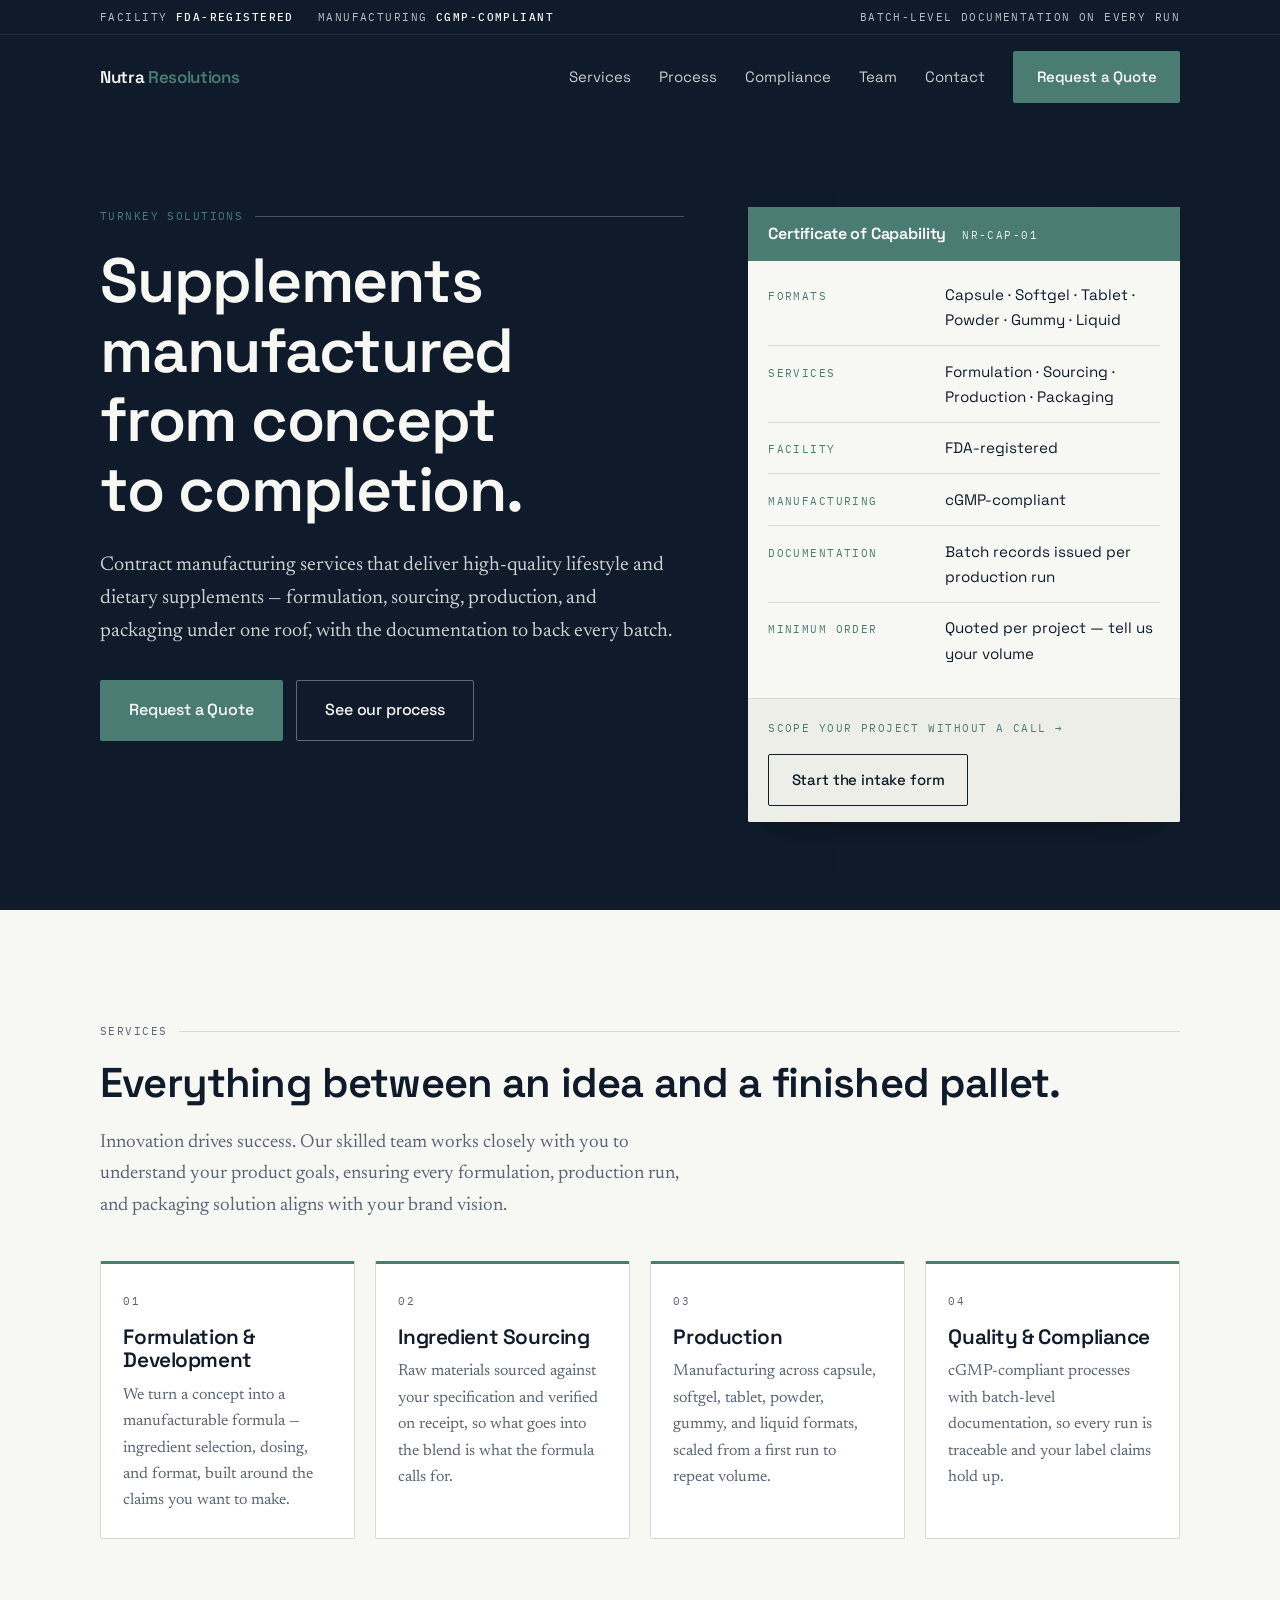
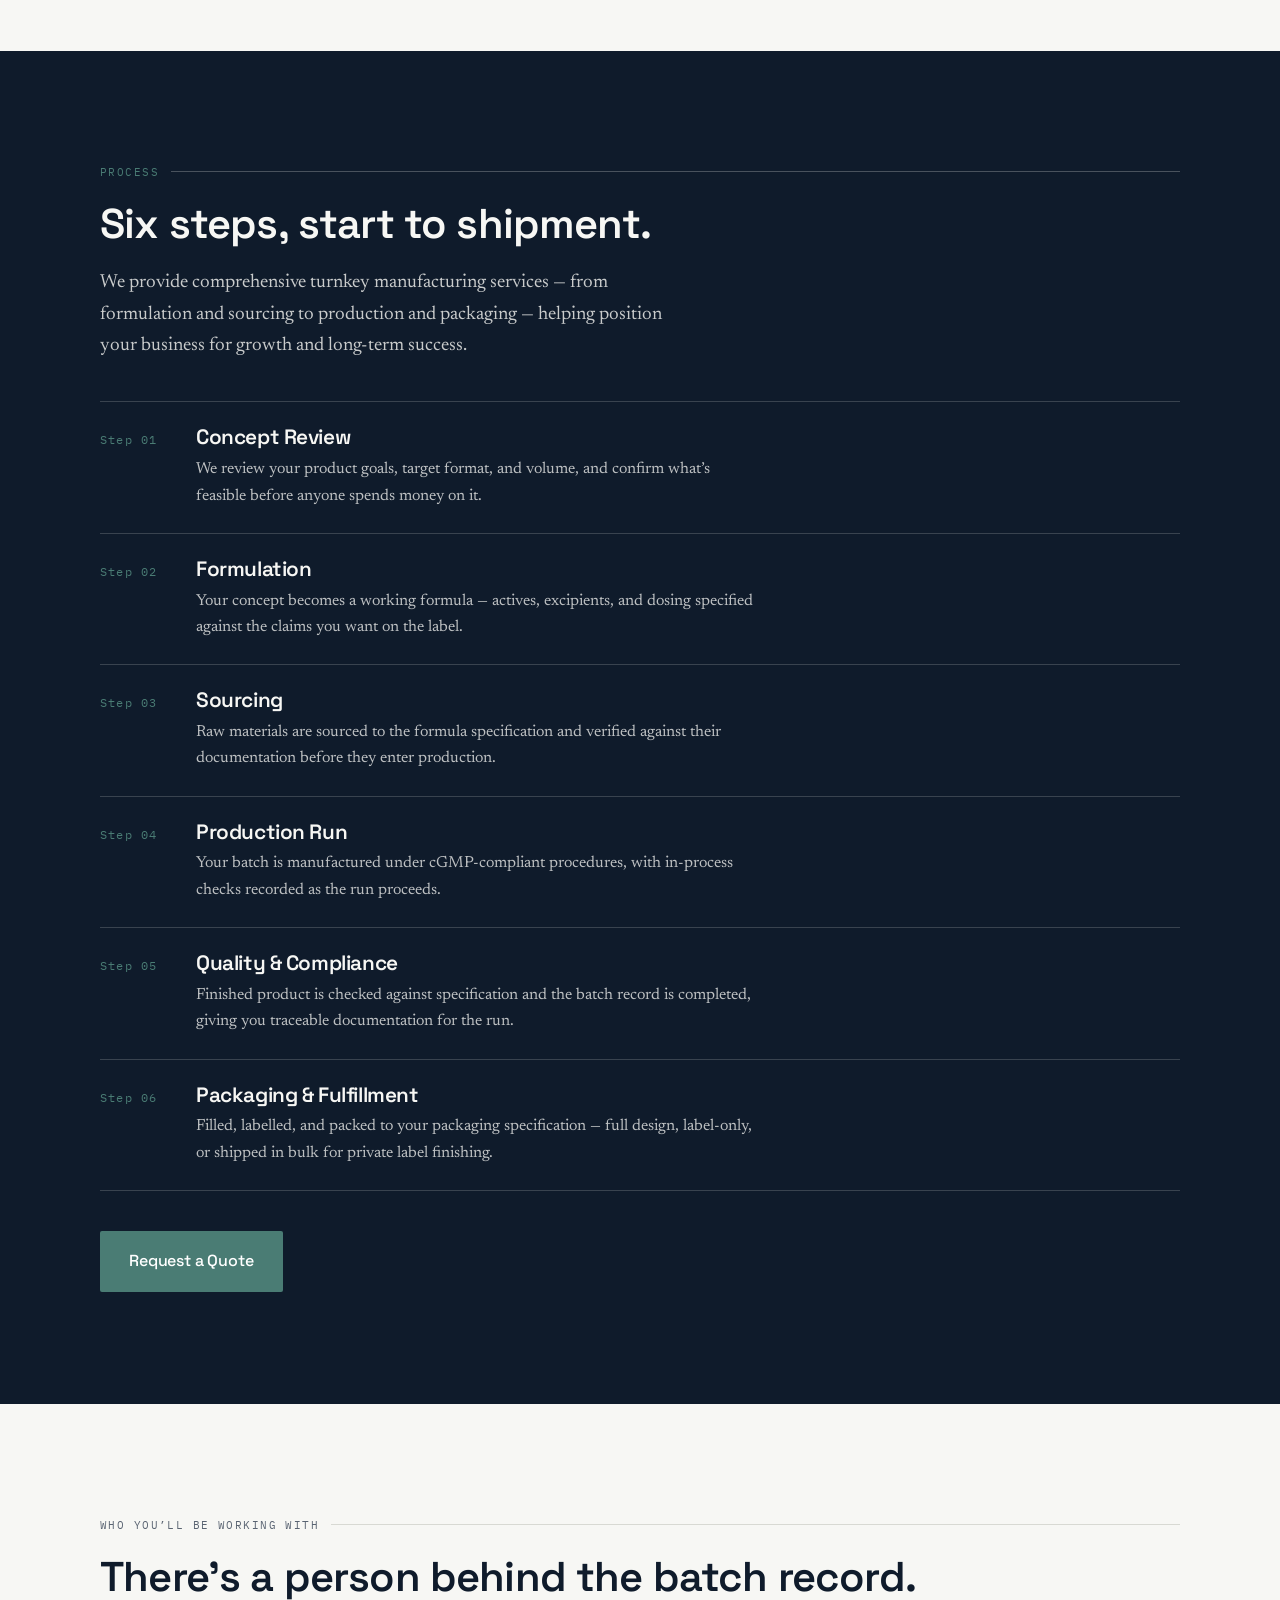
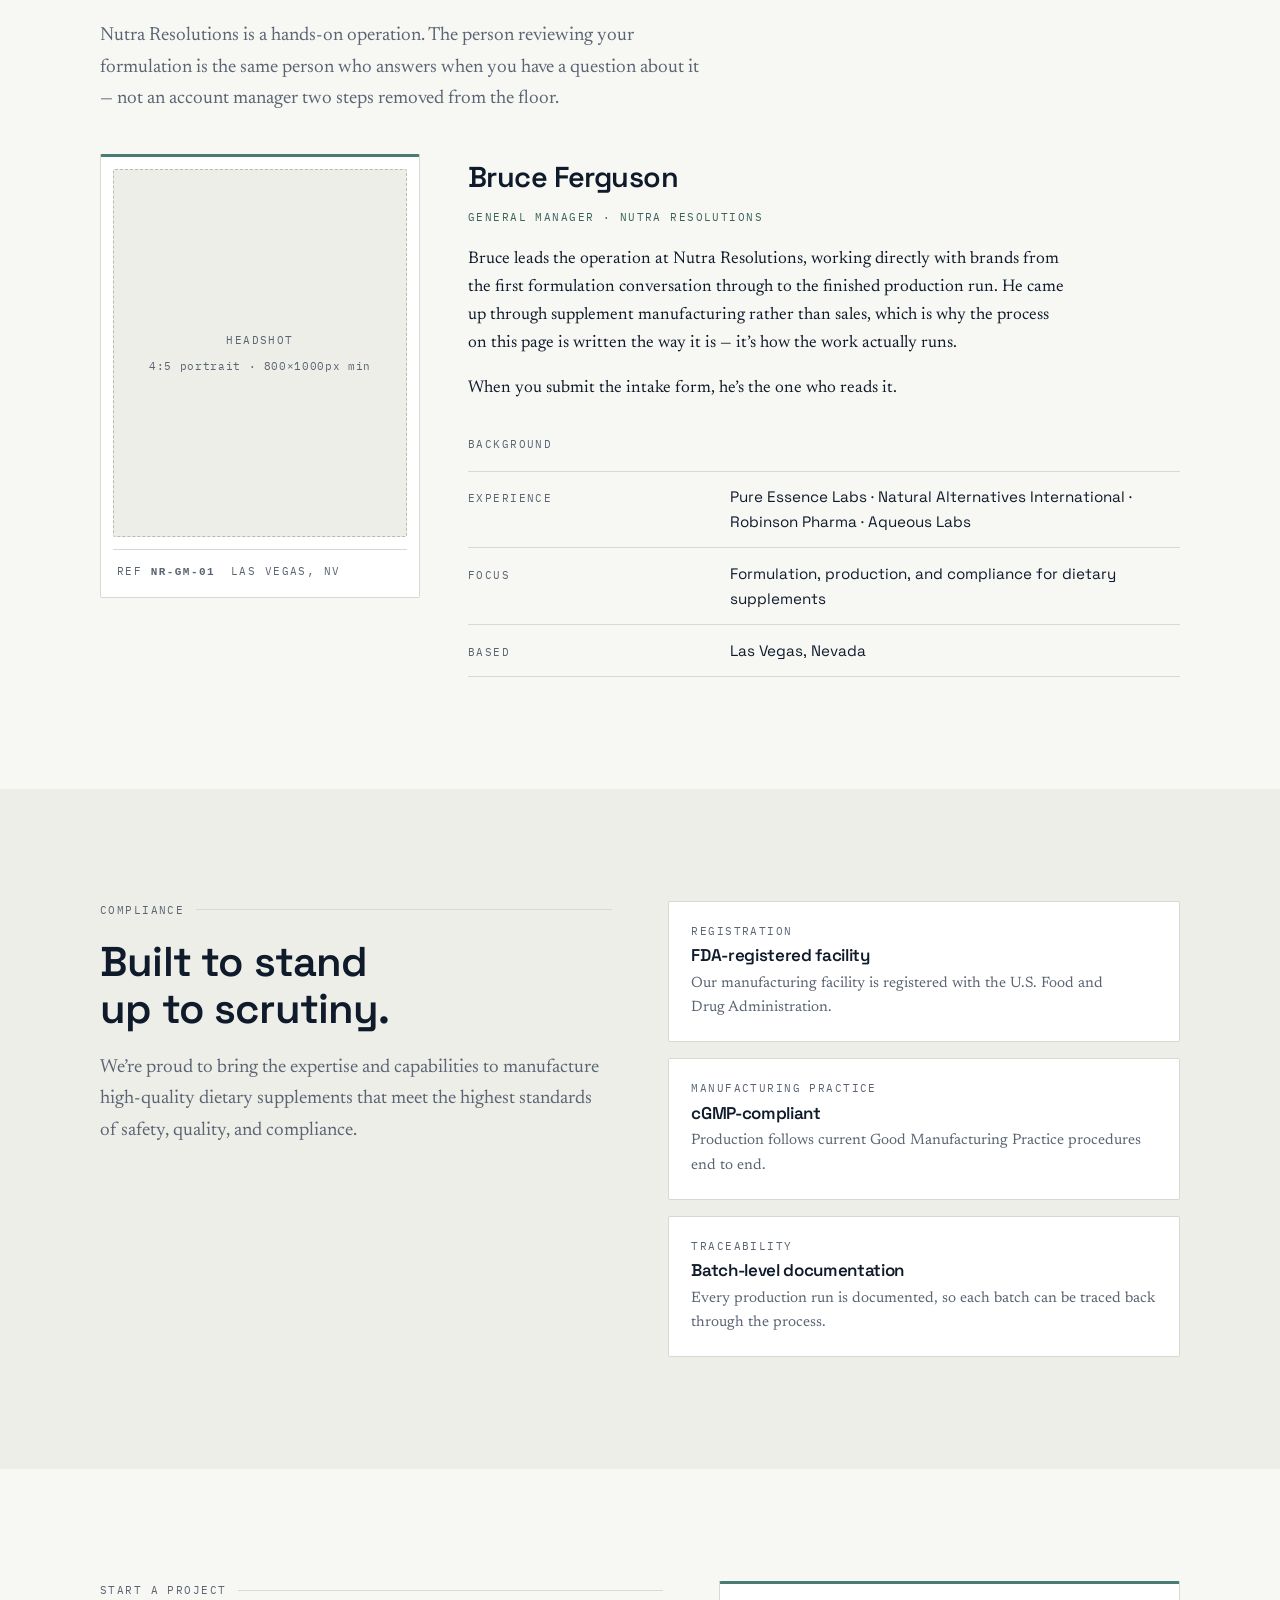
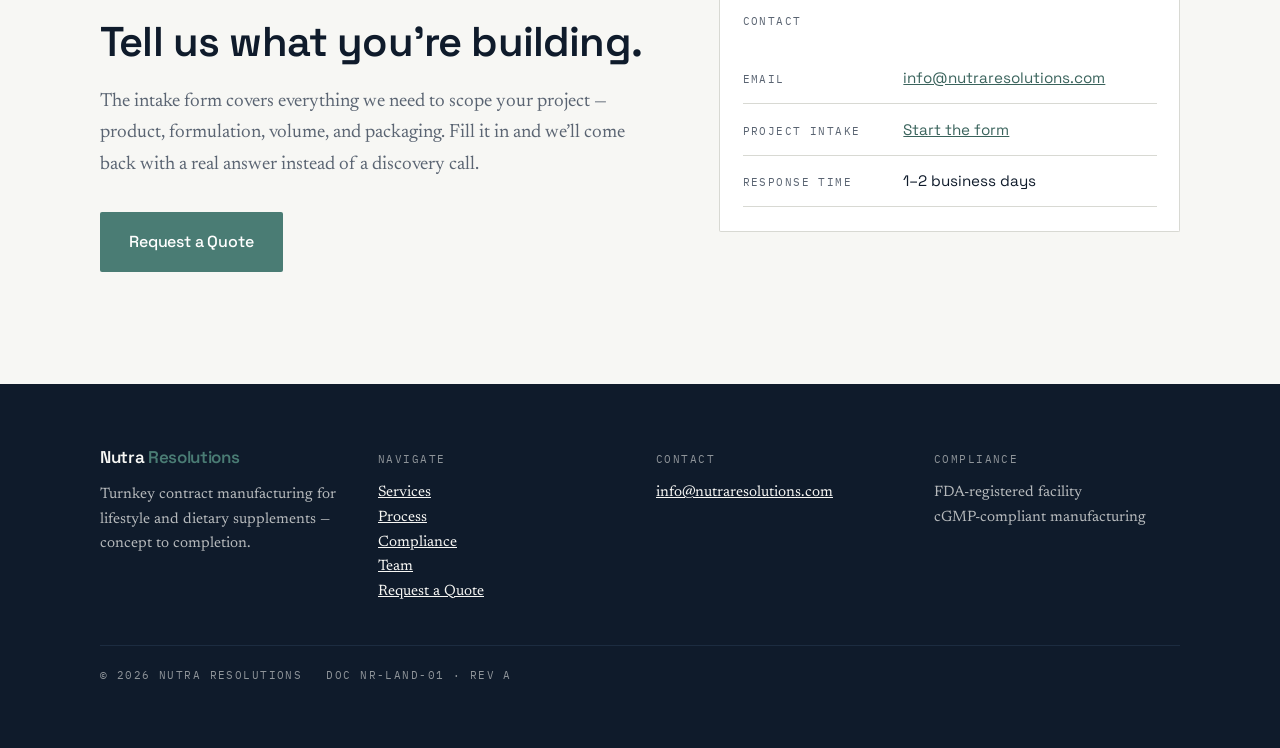
==== commit 45a8222b: "feat(nutra-resolutions): add logo slot and a single rebrand swap point Prepares both pages for Bruce" ====
--- a/clients/nutra-resolutions/index.html
+++ b/clients/nutra-resolutions/index.html
@@ -27,7 +27,11 @@
 <header class="site-header">
   <div class="wrap site-header__inner">
     <a class="brand" href="index.html">
-      <span>Nutra <span class="brand__mark">Resolutions</span></span>
+      <!-- LOGO SLOT — when Bruce's file lands, replace the <span> below with:
+           <img class="brand__logo" src="assets/logo.svg" alt="Nutra Resolutions">
+           It sits on navy, so it needs the light/reversed version of the lockup.
+           Do the same in the footer. -->
+      <span class="brand__text">Nutra <span class="brand__mark">Resolutions</span></span>
     </a>
     <button class="nav-toggle" type="button" aria-expanded="false" aria-controls="site-nav">Menu</button>
     <nav class="site-nav" id="site-nav" aria-label="Main">
@@ -403,7 +407,7 @@
   <div class="wrap">
     <div class="site-footer__grid">
       <div>
-        <a class="brand" href="index.html"><span>Nutra <span class="brand__mark">Resolutions</span></span></a>
+        <a class="brand" href="index.html"><span class="brand__text">Nutra <span class="brand__mark">Resolutions</span></span></a>
         <p style="margin-top:1rem;max-width:34ch">
           Turnkey contract manufacturing for lifestyle and dietary supplements &mdash;
           concept to completion.
--- a/clients/nutra-resolutions/assets/nutra.css
+++ b/clients/nutra-resolutions/assets/nutra.css
@@ -1,16 +1,23 @@
 /* ==========================================================================
    Nutra Resolutions — shared design system
    Palette / type / motif per build spec §4. Source of truth for both pages.
+
+   REBRANDING TO THE LIVE SITE'S COLOURS
+   The palette below is Kayla's direction, not sampled from nutraresolutions.com
+   (unreachable from the build sandbox). To match the real brand, change only
+   the four tokens marked BRAND — everything else is derived neutral and will
+   follow. --sage-deep should be a darker shade of --sage, and --sage-tint a
+   very light one, or the hover and checked states lose contrast.
    ========================================================================== */
 
 :root {
   /* Palette (spec §4) */
-  --navy:        #0f1b2b;
+  --navy:        #0f1b2b;   /* BRAND: dark ground — header, hero, footer */
   --navy-soft:   #1c2c40;
-  --paper:       #f7f7f4;
+  --paper:       #f7f7f4;   /* BRAND: page ground */
   --paper-warm:  #eeeee9;
-  --sage:        #4a7c74;
-  --sage-deep:   #3a635c;
+  --sage:        #4a7c74;   /* BRAND: accent — buttons, rules, active states */
+  --sage-deep:   #3a635c;   /* BRAND: accent, darker (hover + link text) */
   --sage-tint:   #e6efed;
   --line:        #d8d9d3;
   --ink:         #0f1b2b;
@@ -186,8 +193,19 @@
   text-decoration: none;
   line-height: 1.1;
 }
-.brand span { display: block; }
+.brand__text { display: block; }
 .brand__mark { color: var(--sage); }
+
+/* Logo slot. The header and footer both sit on --navy, so the file dropped in
+   here must be a light/reversed lockup — a dark-on-transparent logo vanishes.
+   SVG preferred; a PNG needs 2x the display height to stay crisp. */
+.brand__logo {
+  display: block;
+  height: 34px;
+  width: auto;
+  max-width: 15rem;
+}
+@media (max-width: 480px) { .brand__logo { height: 28px; } }
 .site-nav {
   margin-left: auto;
   display: flex;
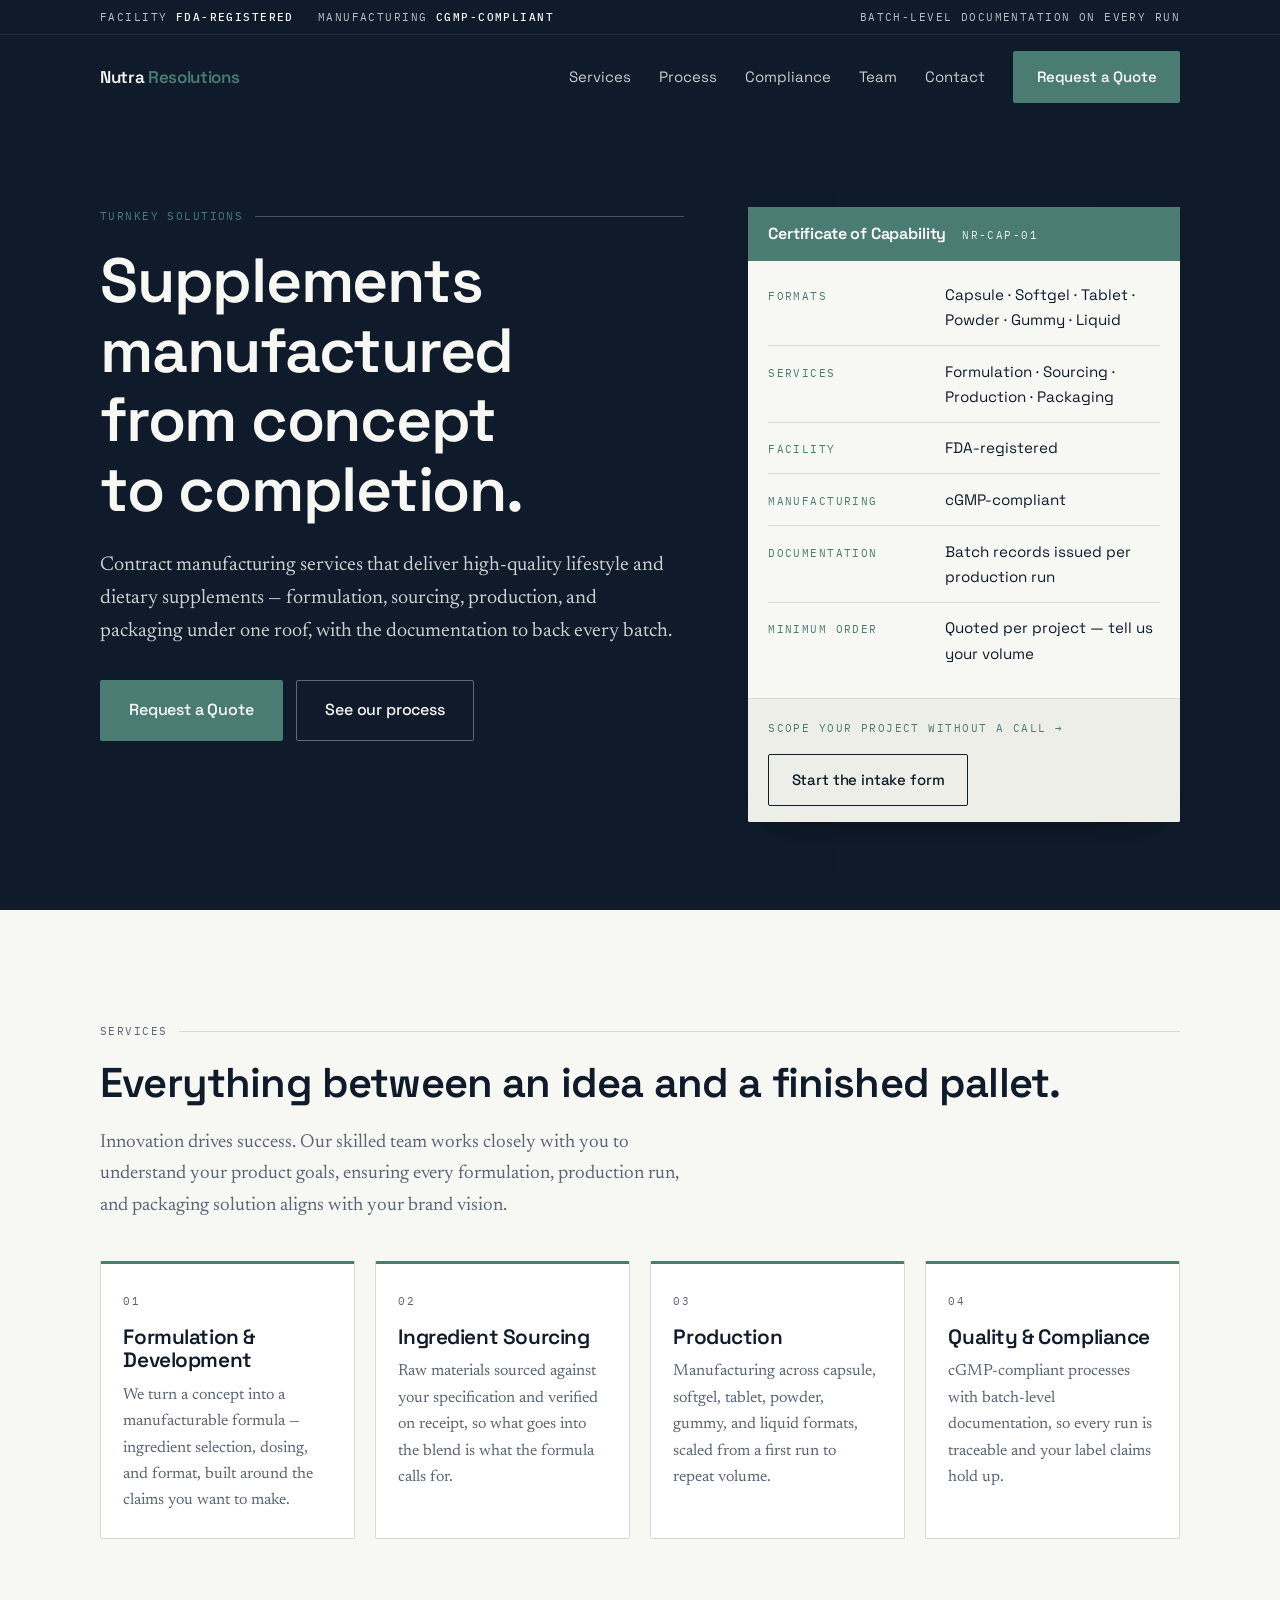
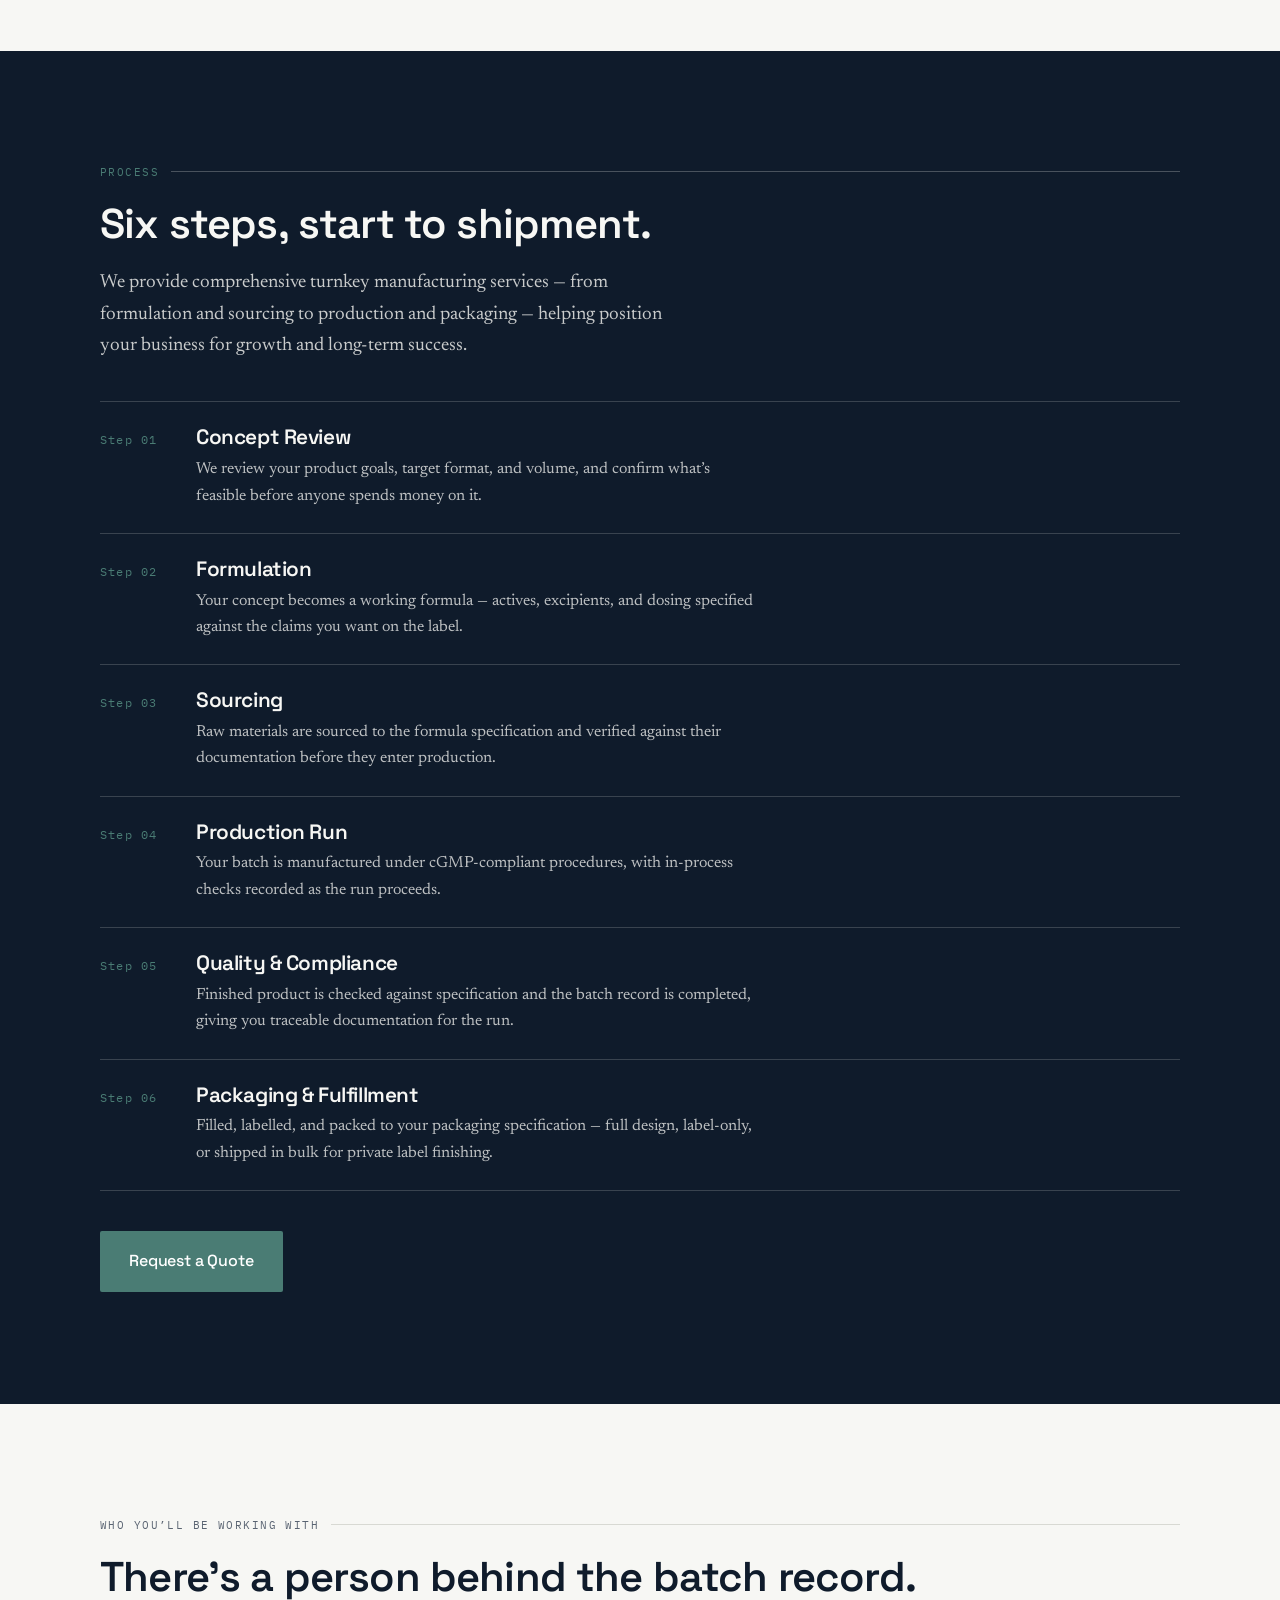
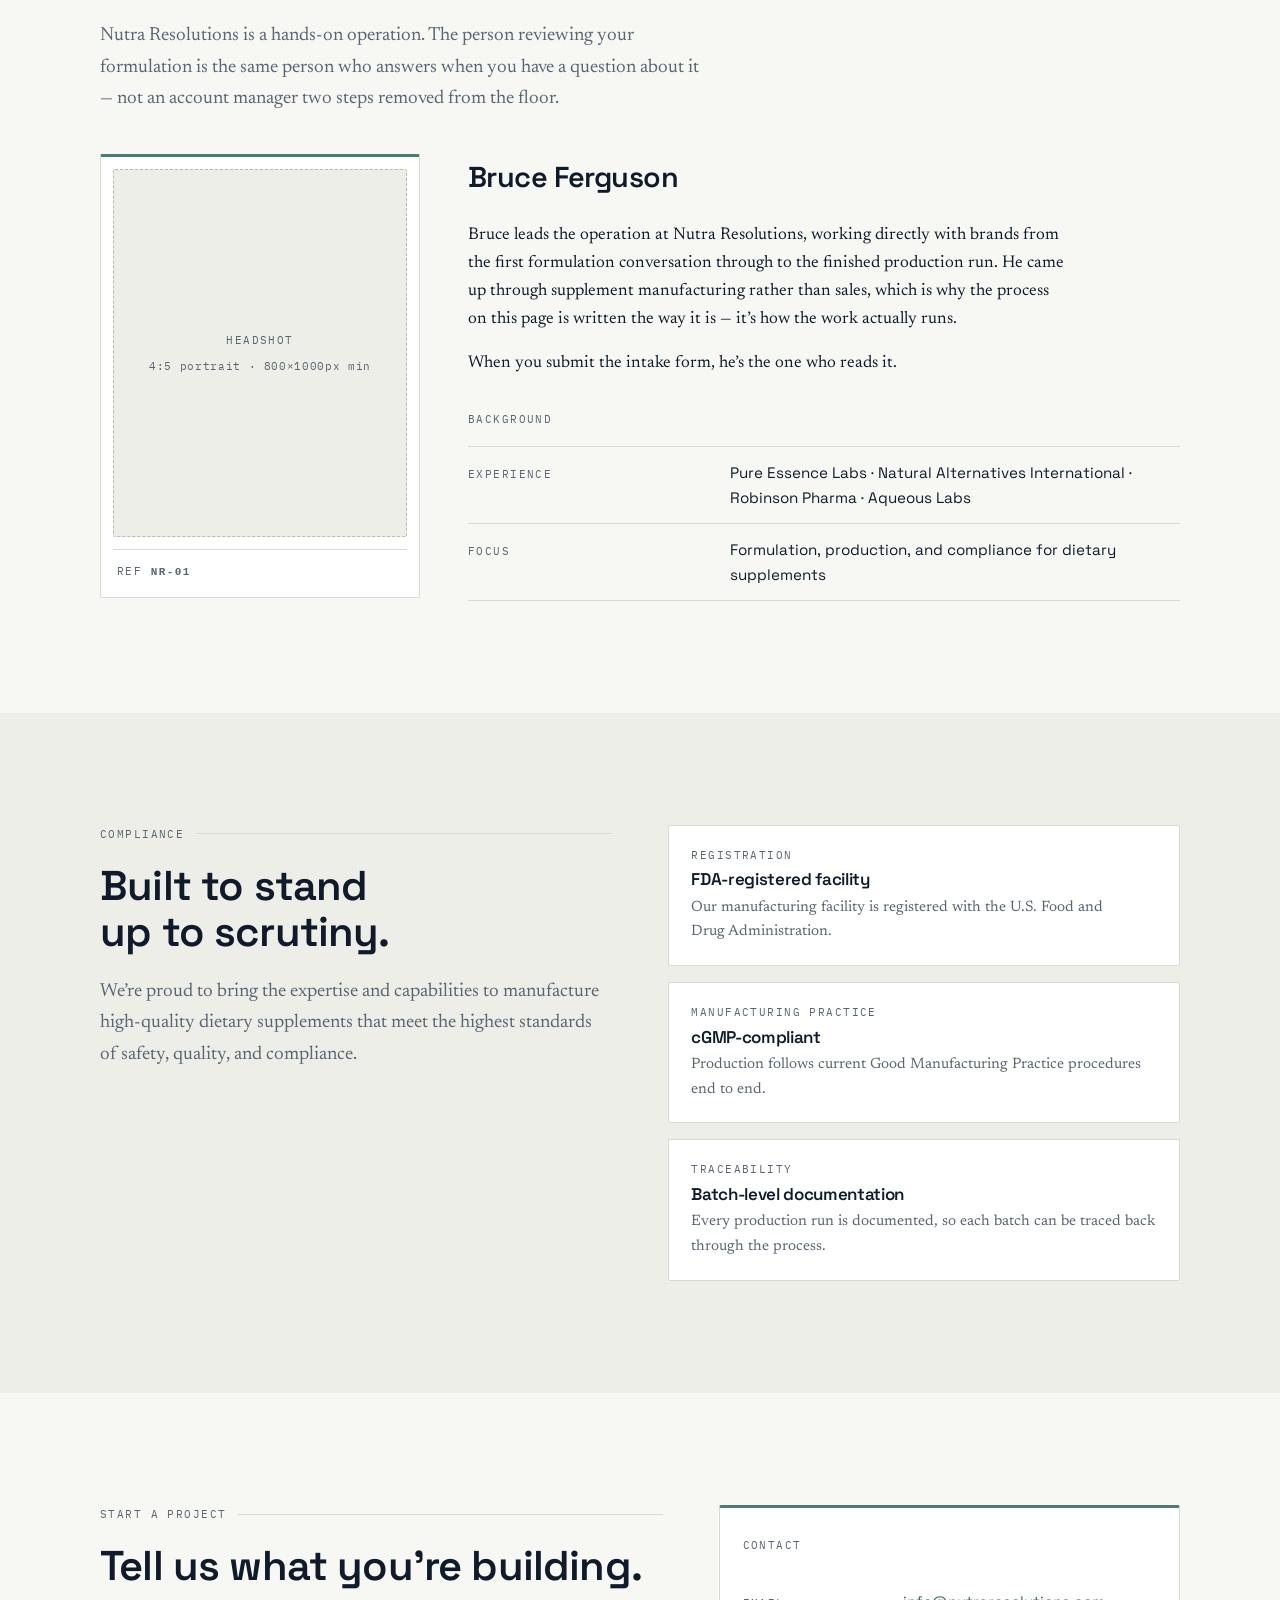
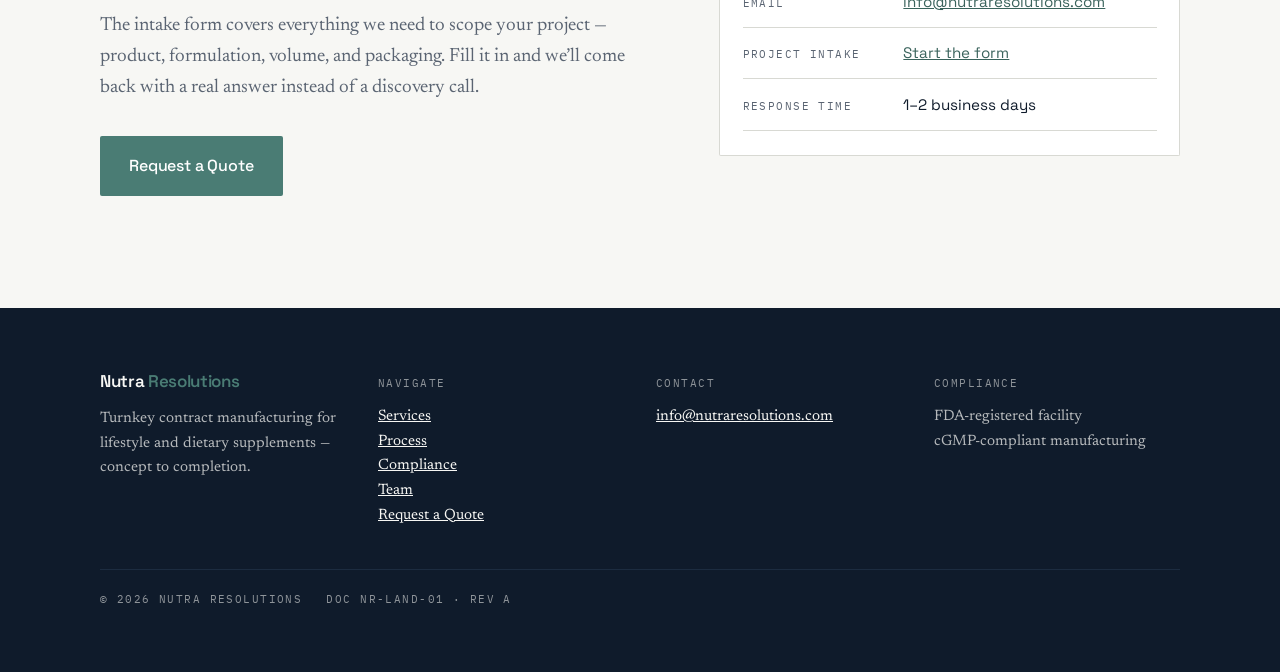
==== commit 654a63dc: "fix(nutra-resolutions): drop unverified title and location, correct deploy steps The Team section no" ====
--- a/clients/nutra-resolutions/index.html
+++ b/clients/nutra-resolutions/index.html
@@ -245,7 +245,8 @@
      company". Sourced from third-party data aggregators (ZoomInfo, RocketReach,
      Datanyze), not from Bruce or from a primary source. Three specific things
      must be confirmed before this goes live:
-       1. TITLE — every source found says "General Manager", not owner/founder.
+       1. TITLE — deliberately absent. Sources said "General Manager", the brief
+          said owner. Ask Bruce and add it in the last phase.
        2. "DR." — his degree is an M.D. (A.M.) in Alternative Medicine, not a
           medical degree. Do not use "Dr." next to product or quality claims
           without checking how it reads to the FTC.
@@ -275,15 +276,15 @@
           </span>
         </div>
         <figcaption class="portrait__cap">
-          <span class="mono">Ref <b>NR-GM-01</b></span>
-          <span class="mono">Las Vegas, NV</span>
+          <span class="mono">Ref <b>NR-01</b></span>
         </figcaption>
       </figure>
 
       <div class="founder__body">
         <div class="founder__name">Bruce Ferguson</div>
-        <!-- ⚠️ TITLE UNCONFIRMED — see section comment above -->
-        <div class="founder__role">General Manager &middot; Nutra Resolutions</div>
+        <!-- No job title on purpose. Every source said General Manager, the
+             brief said owner, and the section reads fine without one. Add it
+             in the last phase once Bruce says what it should be. -->
 
         <div class="founder__bio">
           <p>
@@ -315,10 +316,6 @@
                 Formulation, production, and compliance for dietary supplements
               </span>
             </div>
-            <div class="spec-row">
-              <span class="mono">Based</span>
-              <span class="spec-row__value">Las Vegas, Nevada</span>
-            </div>
           </div>
         </div>
       </div>
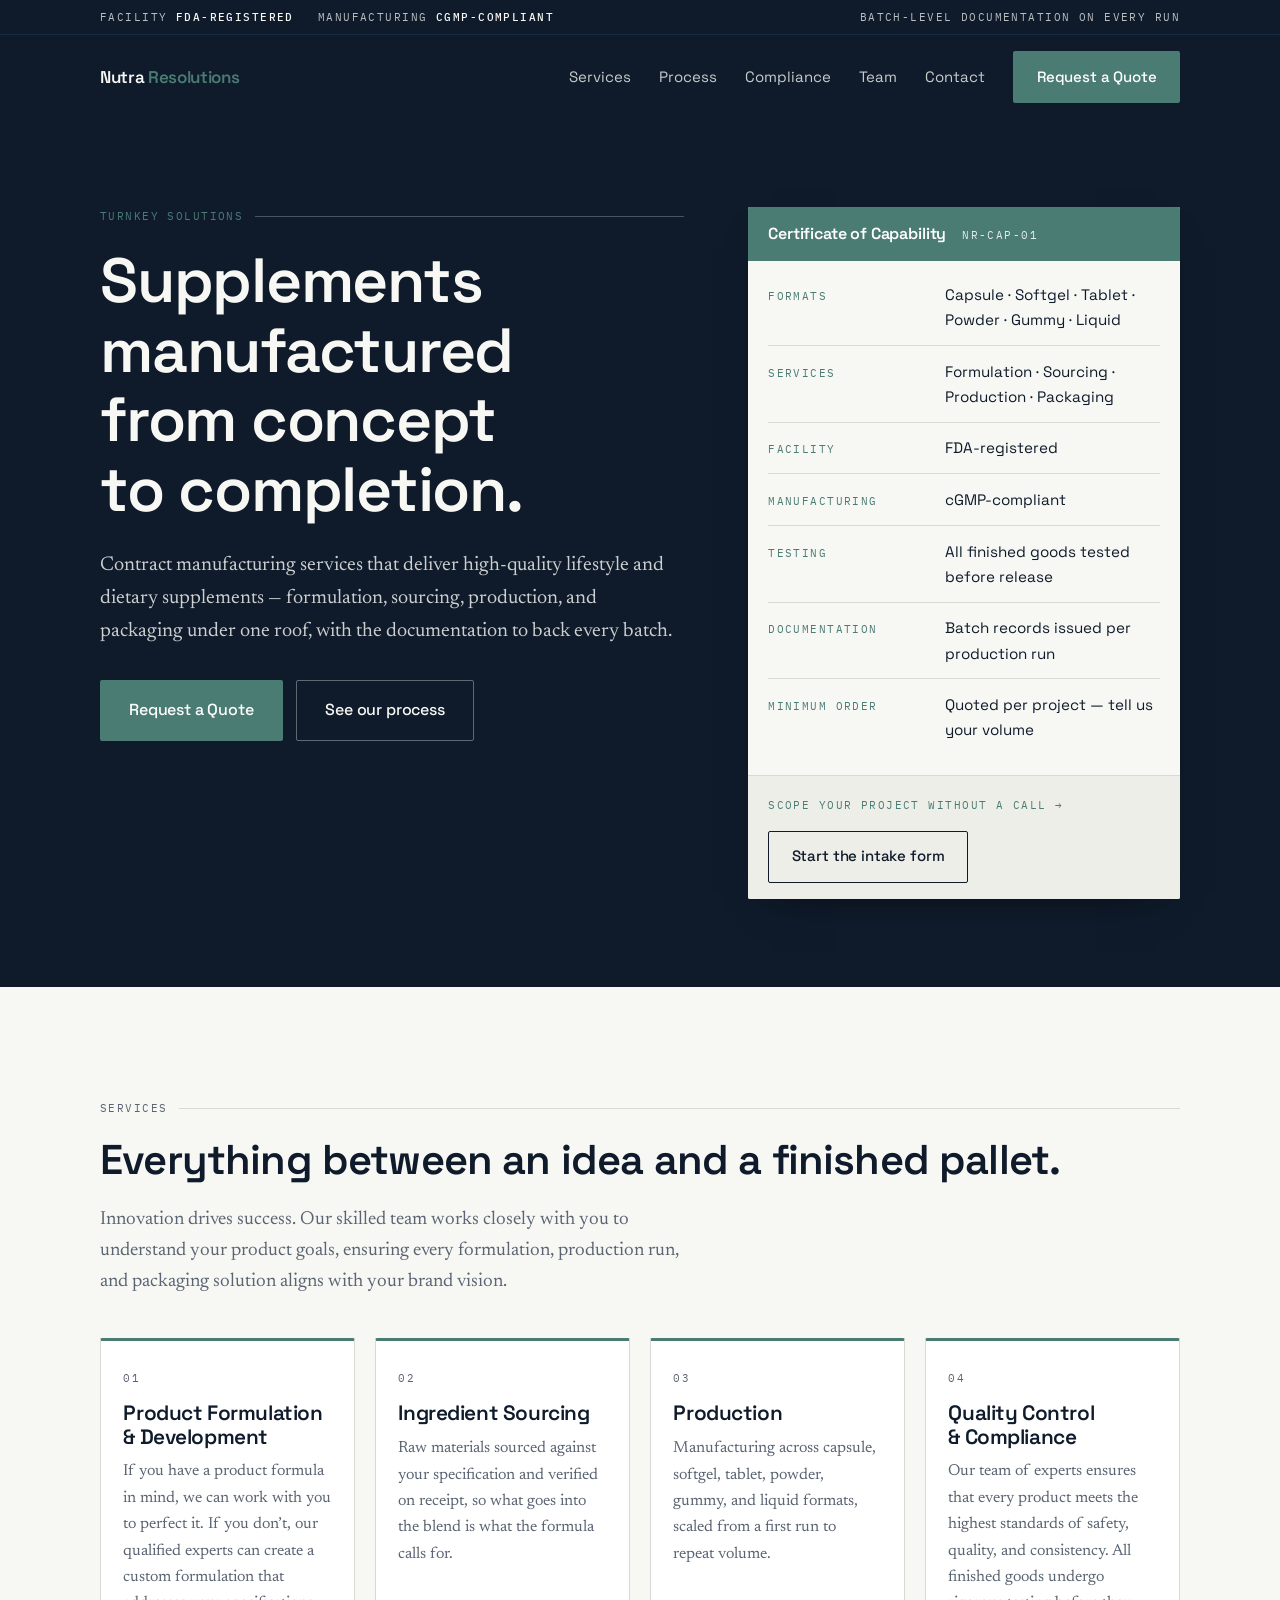
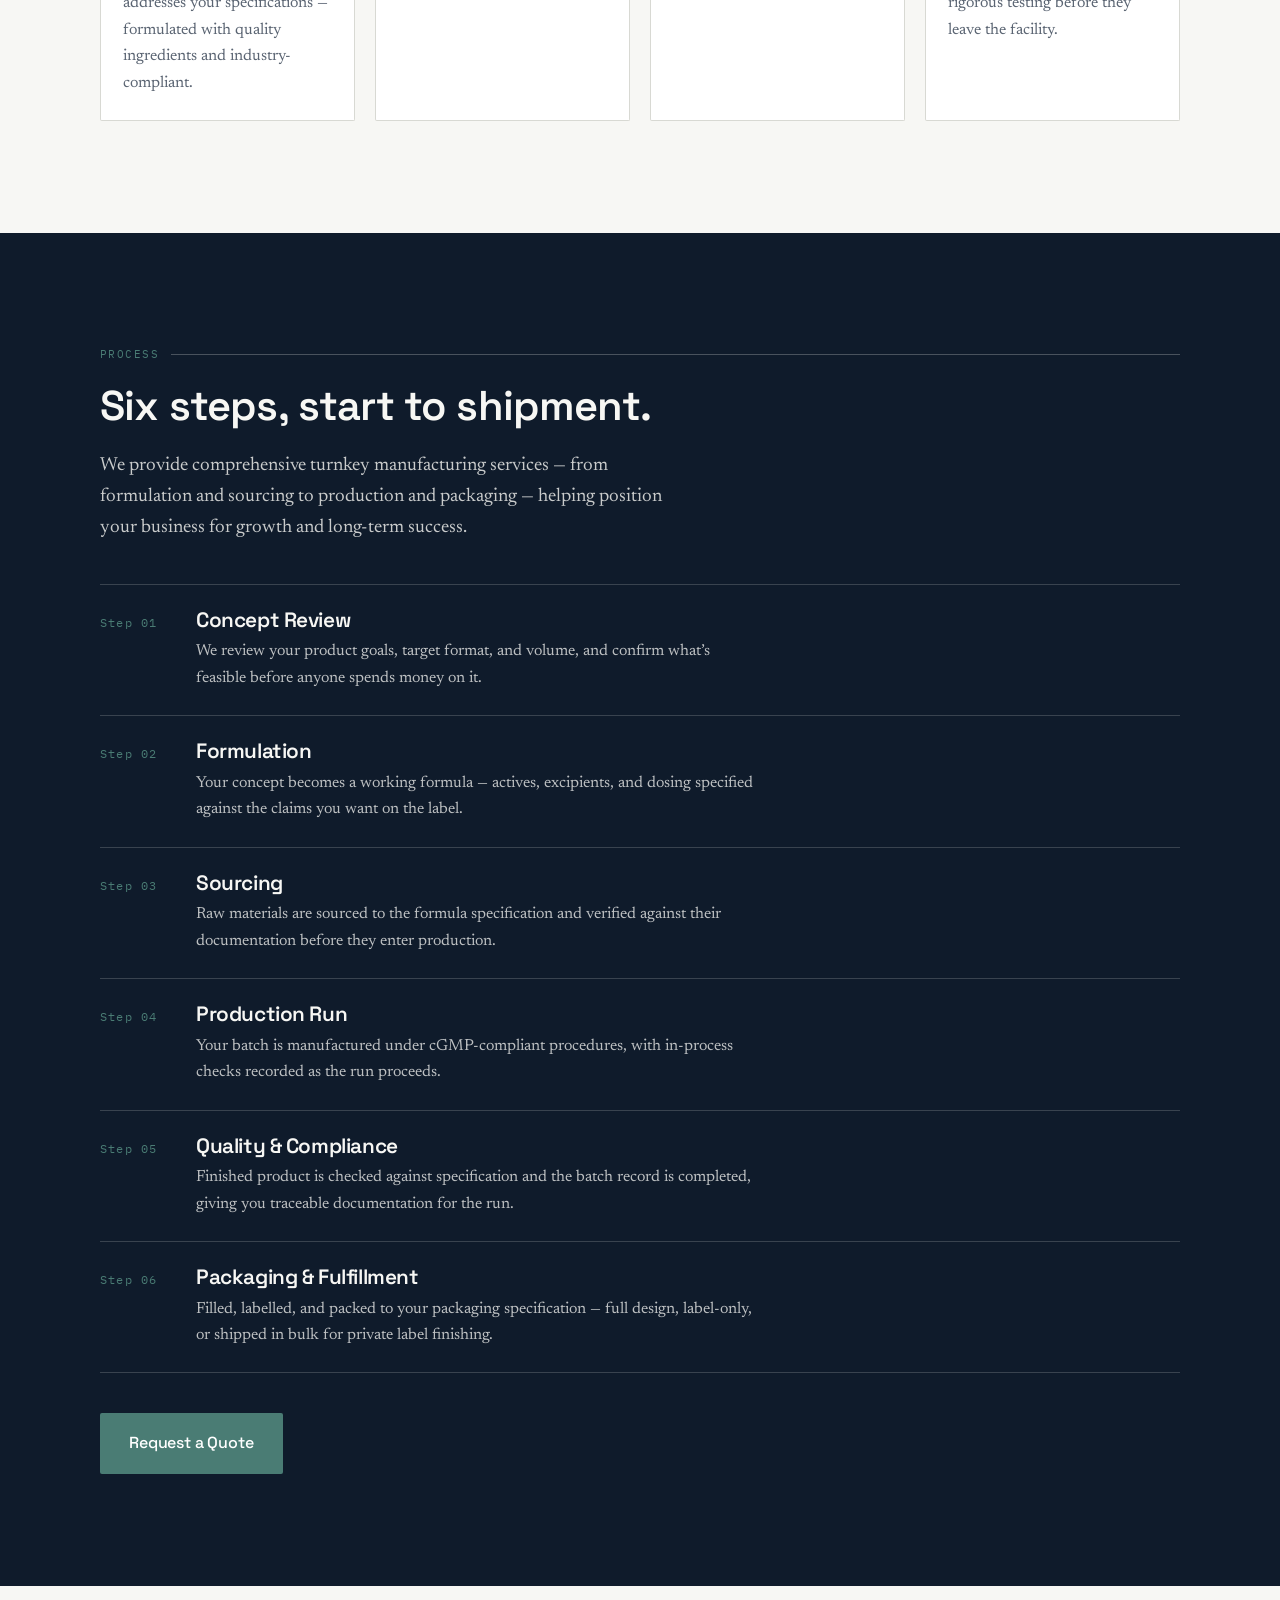
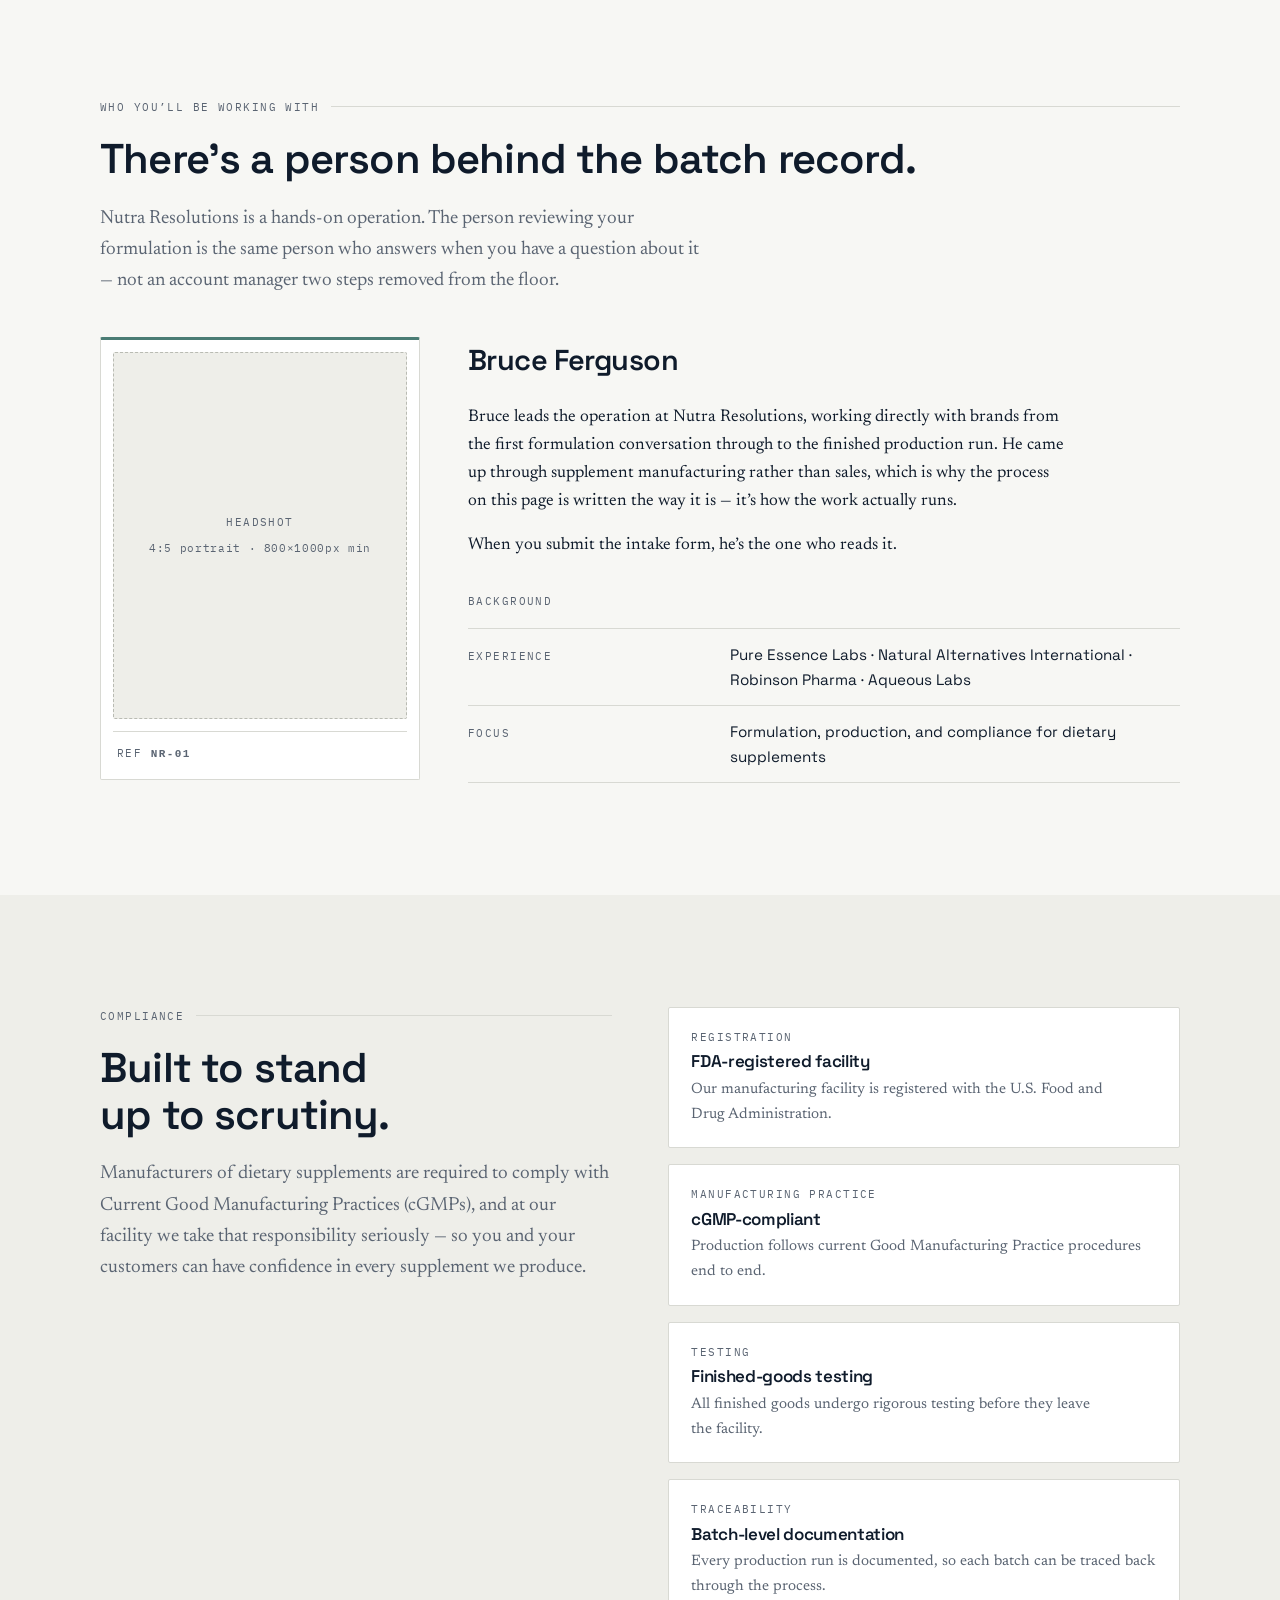
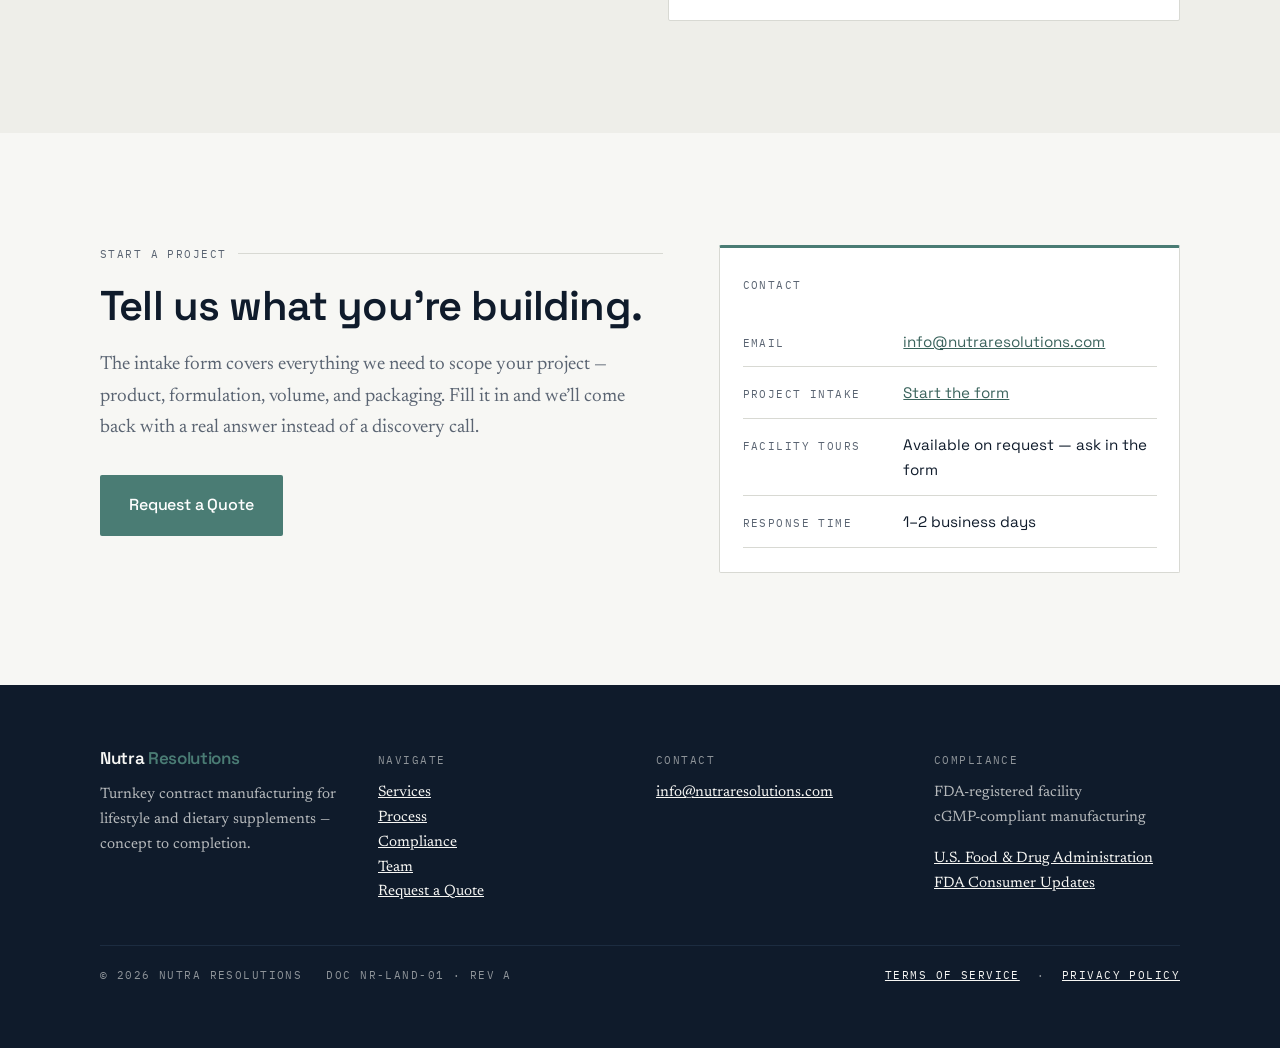
==== commit 6d917f72: "feat(nutra-resolutions): use his real copy, add facility tours and policy links Replaces invented se" ====
--- a/clients/nutra-resolutions/index.html
+++ b/clients/nutra-resolutions/index.html
@@ -91,6 +91,10 @@
           <span class="spec-row__value">cGMP-compliant</span>
         </div>
         <div class="spec-row">
+          <span class="mono">Testing</span>
+          <span class="spec-row__value">All finished goods tested before release</span>
+        </div>
+        <div class="spec-row">
           <span class="mono">Documentation</span>
           <span class="spec-row__value">Batch records issued per production run</span>
         </div>
@@ -126,10 +130,12 @@
     <div class="cards">
       <article class="card">
         <span class="mono">01</span>
-        <h3>Formulation &amp; Development</h3>
+        <h3>Product Formulation &amp; Development</h3>
         <p>
-          We turn a concept into a manufacturable formula &mdash; ingredient selection,
-          dosing, and format, built around the claims you want to make.
+          If you have a product formula in mind, we can work with you to perfect it.
+          If you don&rsquo;t, our qualified experts can create a custom formulation that
+          addresses your specifications &mdash; formulated with quality ingredients and
+          industry-compliant.
         </p>
       </article>
       <article class="card">
@@ -150,10 +156,11 @@
       </article>
       <article class="card">
         <span class="mono">04</span>
-        <h3>Quality &amp; Compliance</h3>
+        <h3>Quality Control &amp; Compliance</h3>
         <p>
-          cGMP-compliant processes with batch-level documentation, so every run is
-          traceable and your label claims hold up.
+          Our team of experts ensures that every product meets the highest standards
+          of safety, quality, and consistency. All finished goods undergo rigorous
+          testing before they leave the facility.
         </p>
       </article>
     </div>
@@ -331,9 +338,10 @@
         <div class="eyebrow"><span class="mono">Compliance</span></div>
         <h2>Built to stand up to scrutiny.</h2>
         <p class="section__lede">
-          We&rsquo;re proud to bring the expertise and capabilities to manufacture
-          high-quality dietary supplements that meet the highest standards of safety,
-          quality, and compliance.
+          Manufacturers of dietary supplements are required to comply with Current
+          Good Manufacturing Practices (cGMPs), and at our facility we take that
+          responsibility seriously &mdash; so you and your customers can have
+          confidence in every supplement we produce.
         </p>
       </div>
       <div>
@@ -346,6 +354,11 @@
           <span class="mono">Manufacturing practice</span>
           <h3>cGMP-compliant</h3>
           <p>Production follows current Good Manufacturing Practice procedures end to end.</p>
+        </div>
+        <div class="stamp">
+          <span class="mono">Testing</span>
+          <h3>Finished-goods testing</h3>
+          <p>All finished goods undergo rigorous testing before they leave the facility.</p>
         </div>
         <div class="stamp">
           <span class="mono">Traceability</span>
@@ -388,6 +401,10 @@
             <span class="spec-row__value"><a href="intake-form.html">Start the form</a></span>
           </div>
           <div class="spec-row">
+            <span class="mono">Facility tours</span>
+            <span class="spec-row__value">Available on request &mdash; ask in the form</span>
+          </div>
+          <div class="spec-row">
             <span class="mono">Response time</span>
             <span class="spec-row__value">1&ndash;2 business days</span>
           </div>
@@ -429,11 +446,20 @@
       <div>
         <span class="mono">Compliance</span>
         <p style="margin-top:.5rem">FDA-registered facility<br>cGMP-compliant manufacturing</p>
+        <p style="margin-top:.75rem">
+          <a href="https://www.fda.gov/consumers">U.S. Food &amp; Drug Administration</a><br>
+          <a href="https://www.fda.gov/consumers/consumer-updates">FDA Consumer Updates</a>
+        </p>
       </div>
     </div>
     <div class="site-footer__bar">
       <span class="mono">&copy; <span id="year">2026</span> Nutra Resolutions</span>
       <span class="mono">Doc NR-LAND-01 &middot; Rev A</span>
+      <span class="mono" style="margin-left:auto">
+        <a href="https://www.nutraresolutions.com/policies/terms-of-service">Terms of Service</a>
+        &nbsp;&middot;&nbsp;
+        <a href="https://www.nutraresolutions.com/policies/privacy-policy">Privacy Policy</a>
+      </span>
     </div>
   </div>
 </footer>
